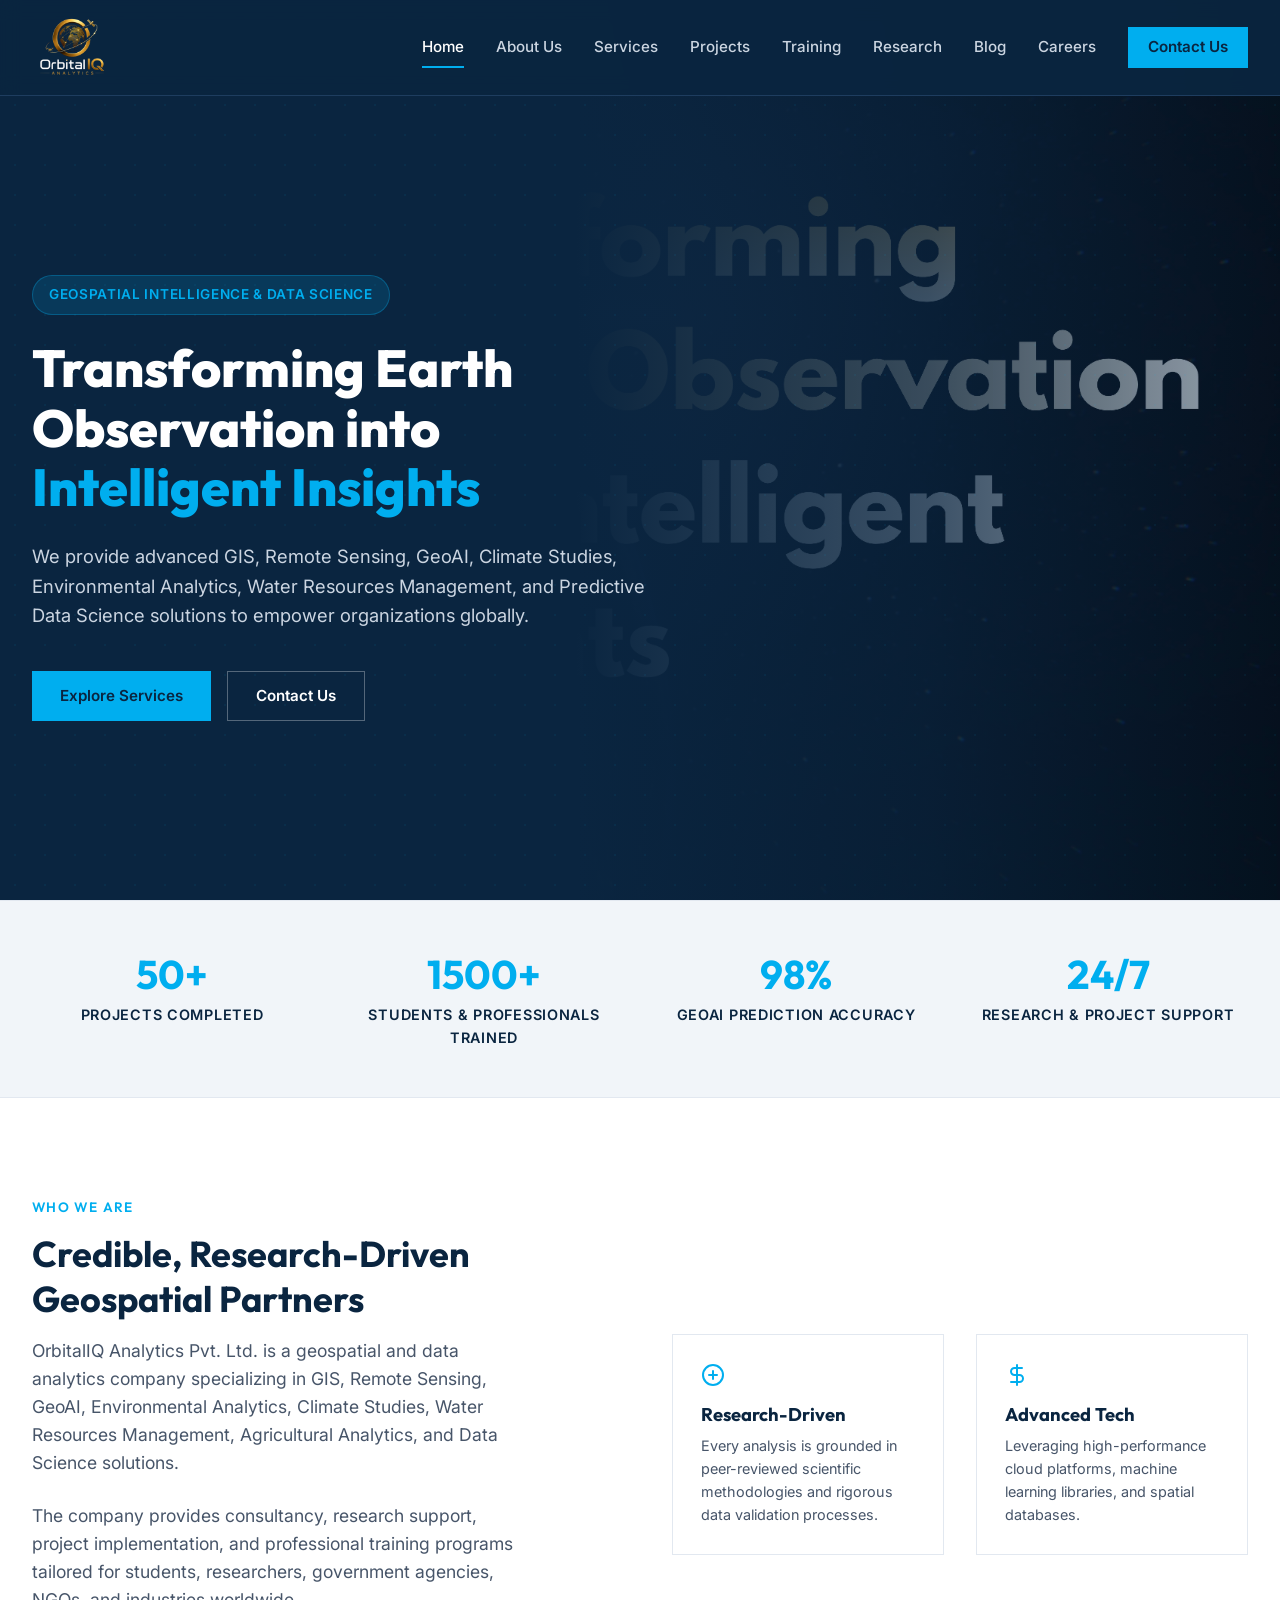
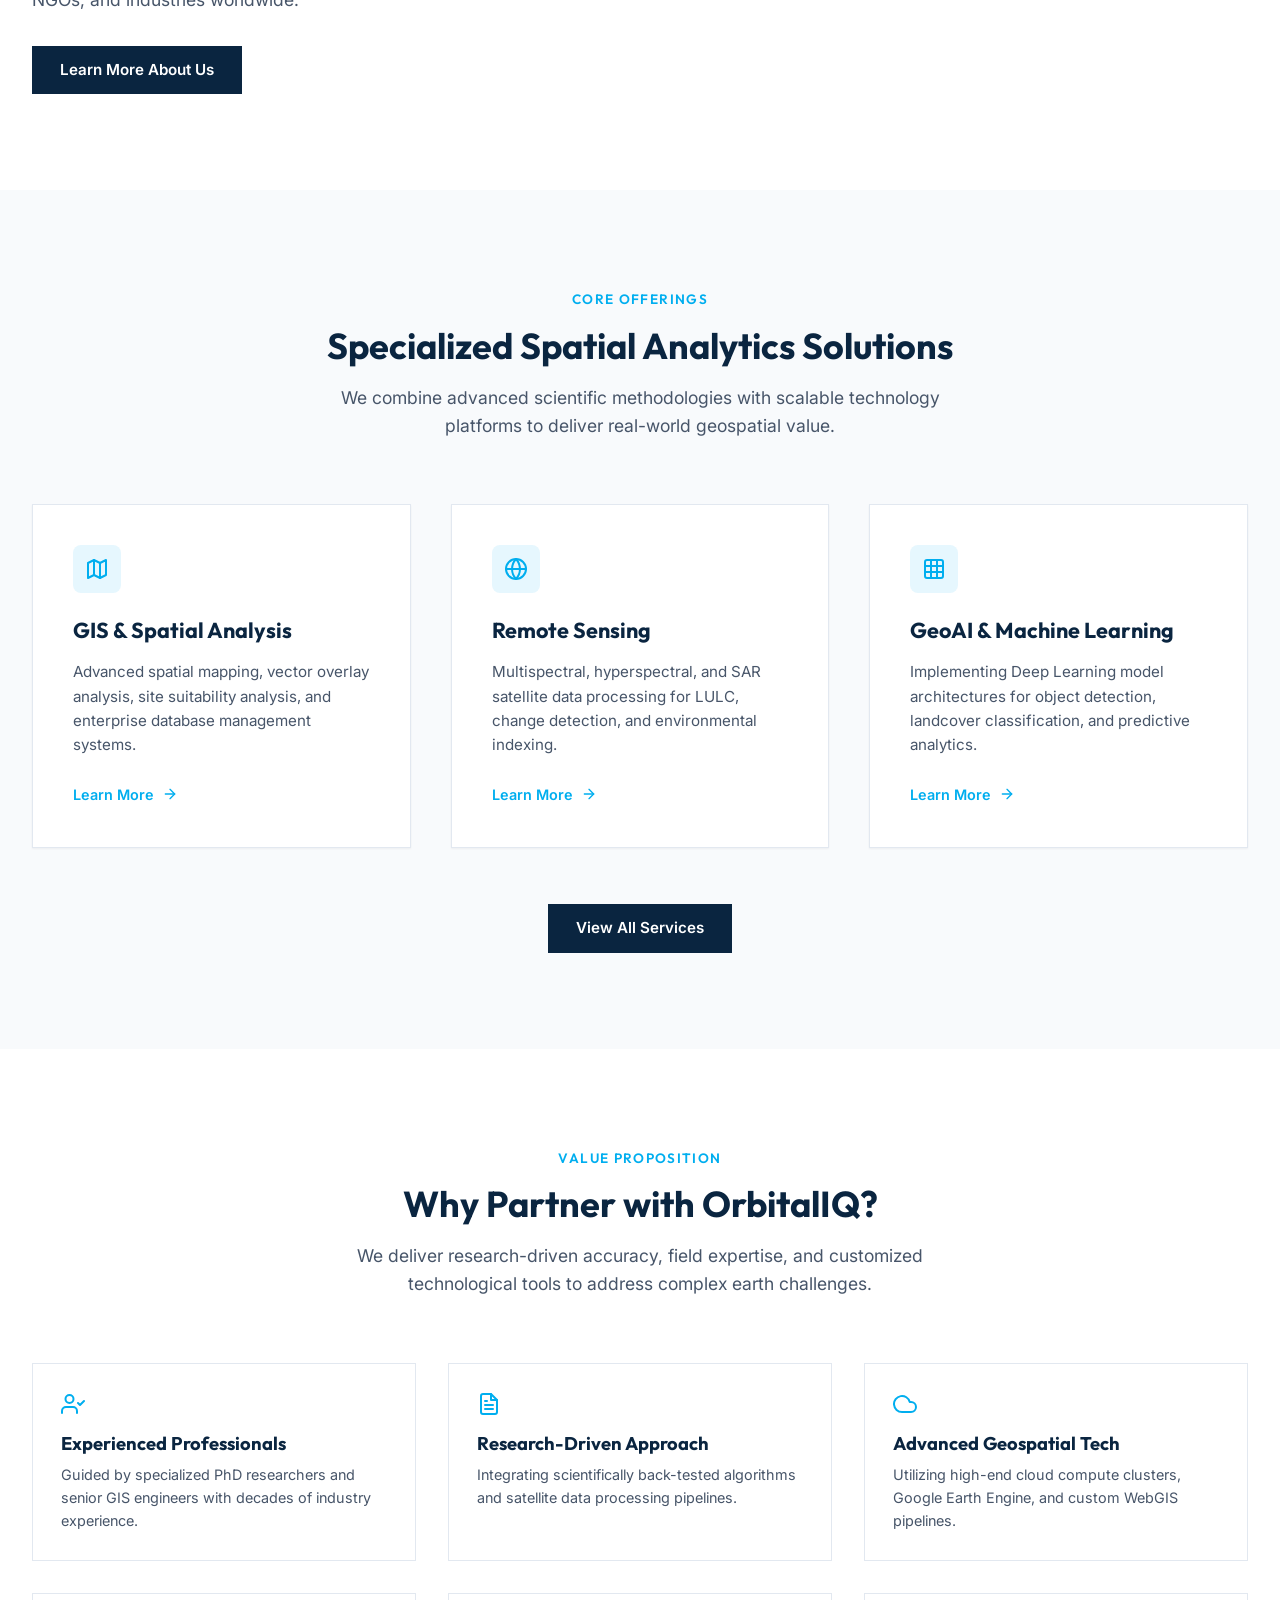
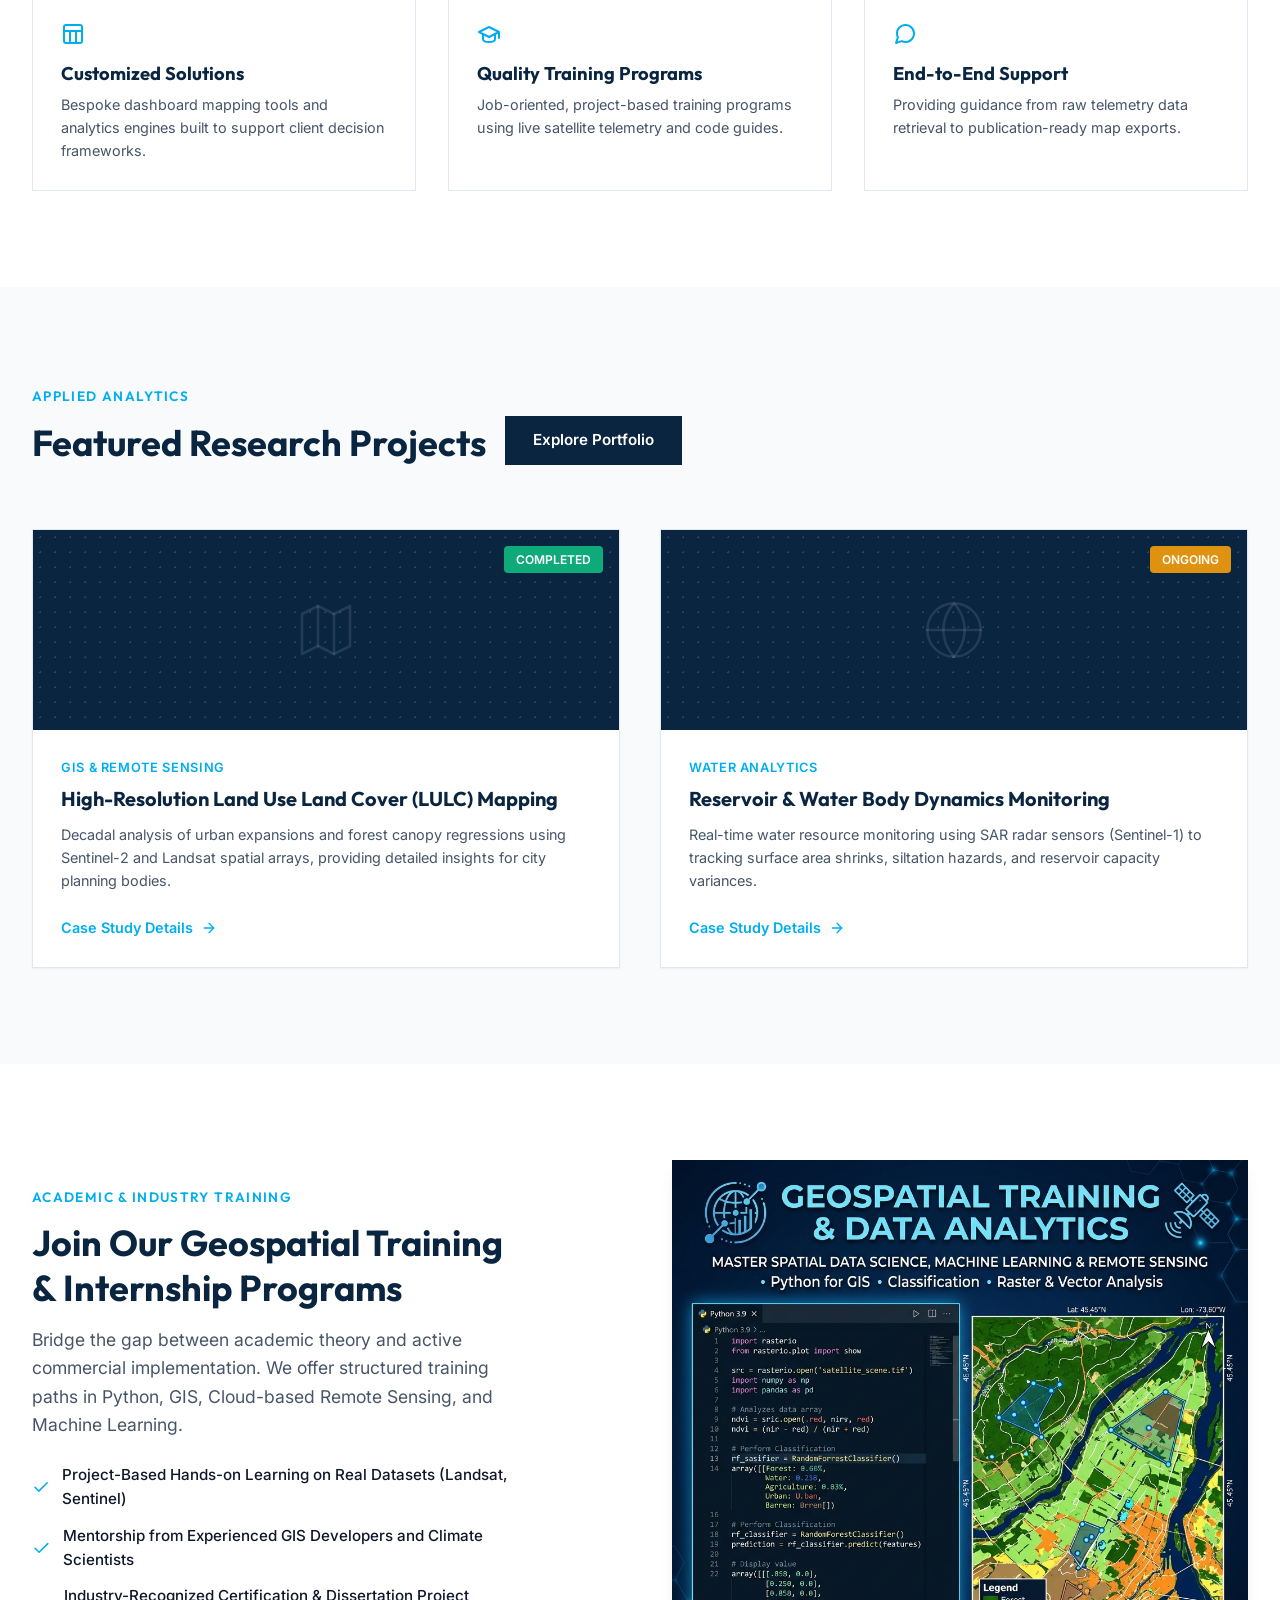
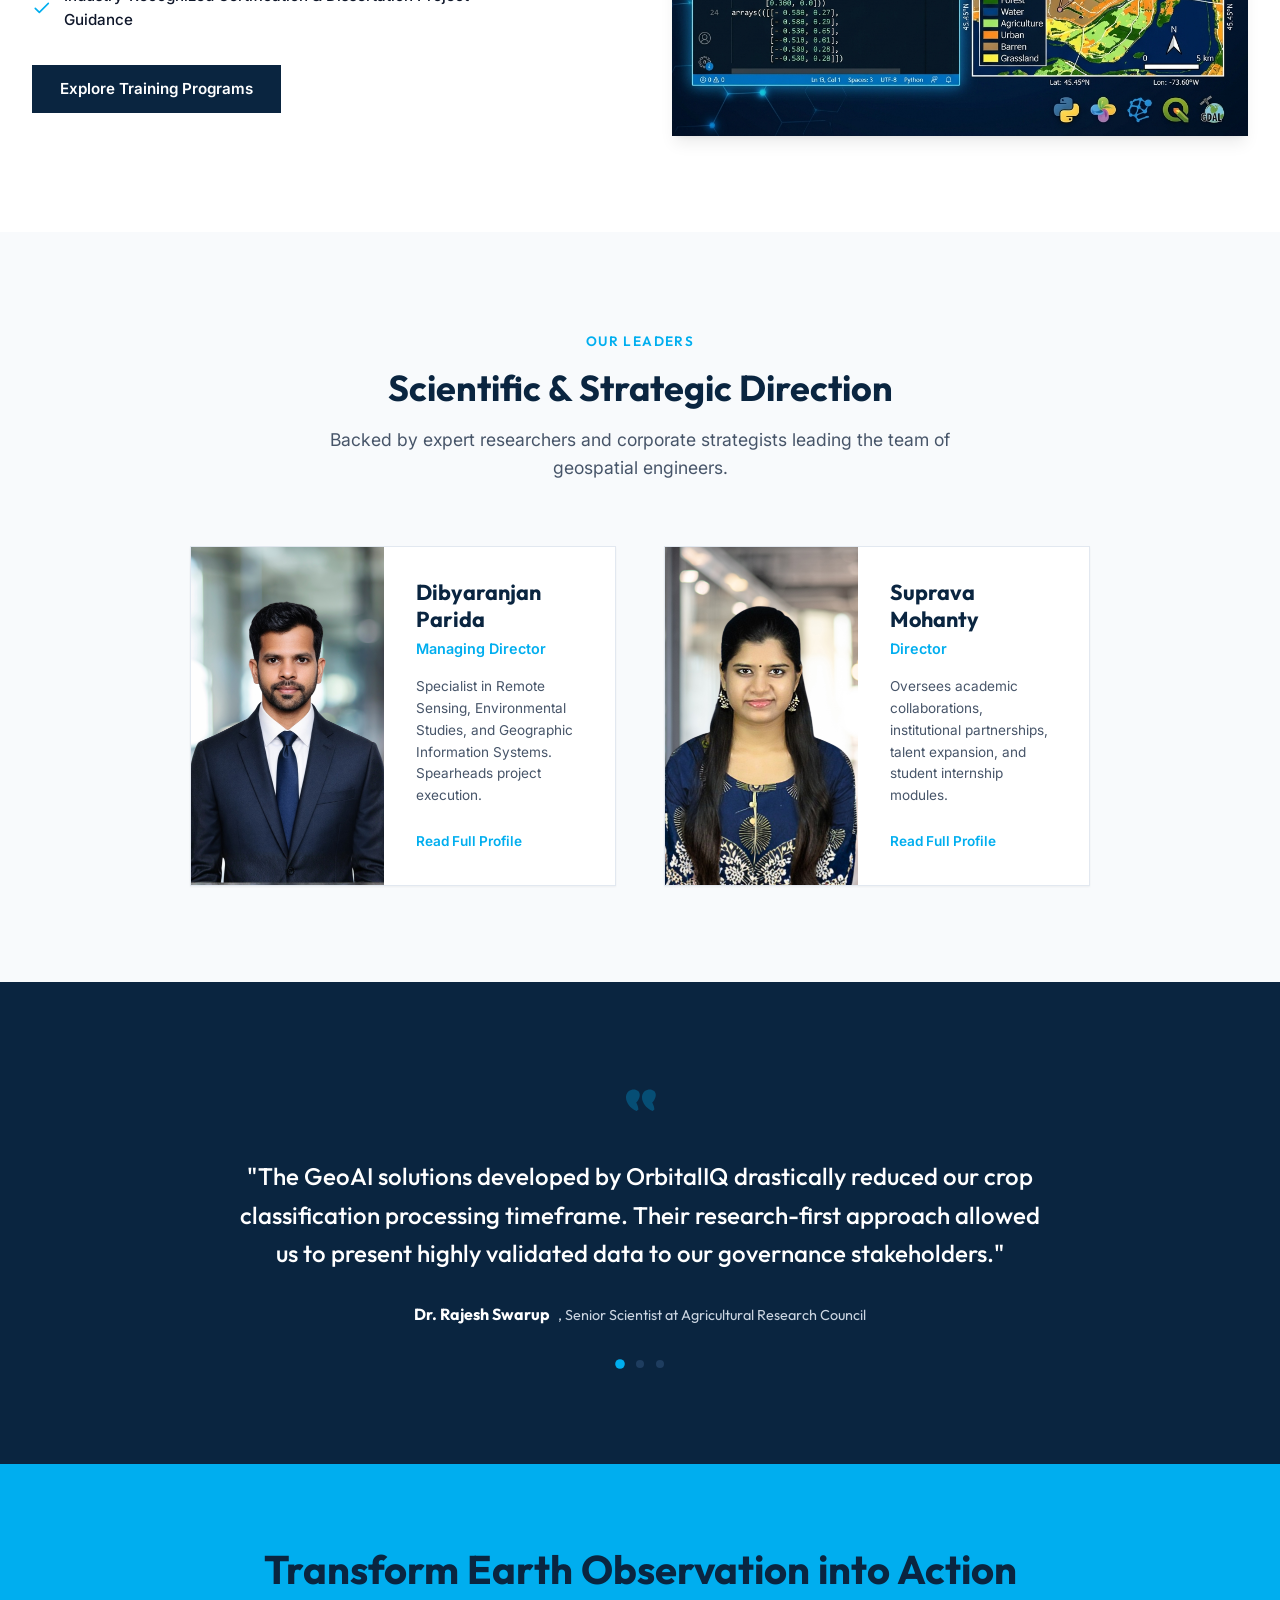
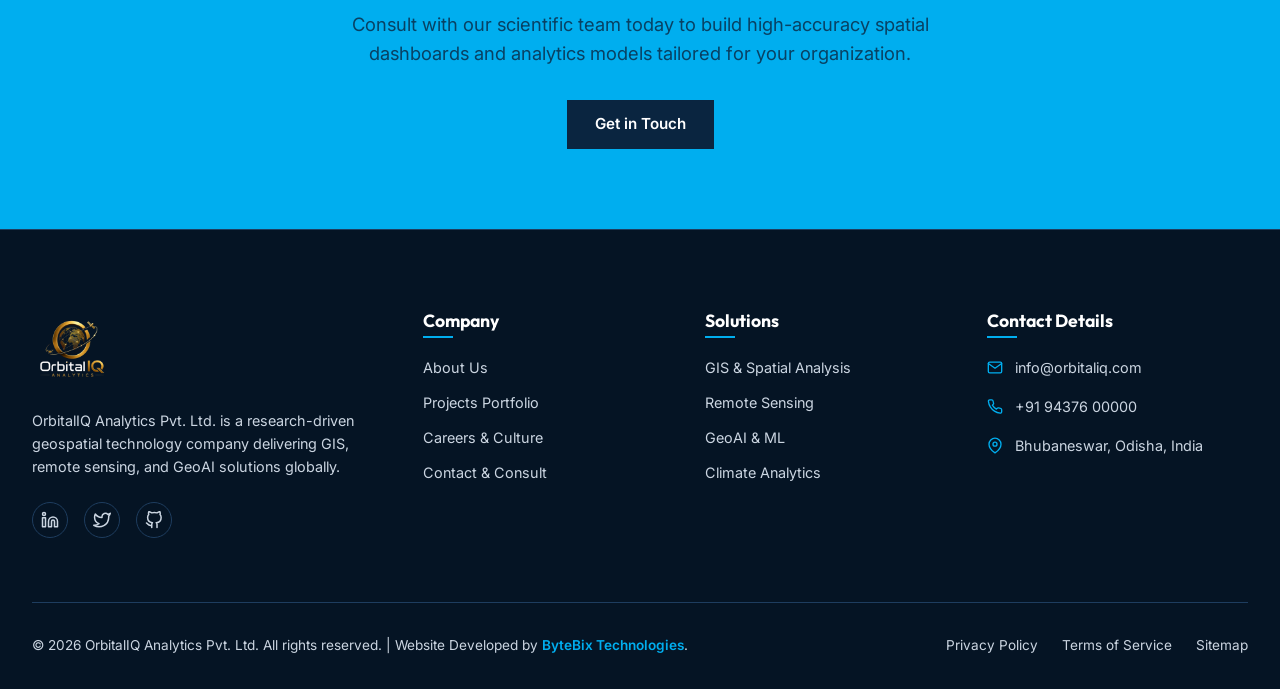
==== index.html @ 4ca199d5 "Initial commit: Complete responsive website for OrbitalIQ Analytics Pvt. Ltd." ====
<!DOCTYPE html>
<html lang="en">
<head>
  <meta charset="UTF-8">
  <meta name="viewport" content="width=device-width, initial-scale=1.0">
  <meta name="description" content="OrbitalIQ Analytics Pvt. Ltd. transforms Earth Observation data into intelligent insights. We specialize in GIS, Remote Sensing, GeoAI, Environmental Analytics, and Spatial Data Science.">
  <title>OrbitalIQ Analytics | Transforming Earth Observation into Intelligent Insights</title>
  <link rel="stylesheet" href="./assets/css/styles.css">
  <link rel="icon" type="image/png" href="./assets/images/logo-icon.png" onerror="this.style.display='none'">
</head>
<body>

  <!-- --- Header / Navigation --- -->
  <header class="header" id="headerNav">
    <div class="container nav-container">
      <a href="index.html" class="logo" id="logoLink">
        <img src="./assets/images/logo.png" alt="OrbitalIQ Analytics" class="header-logo">
      </a>
      
      <nav class="nav-menu" id="navMenu">
        <a href="index.html" class="nav-link">Home</a>
        <a href="about.html" class="nav-link">About Us</a>
        <a href="services.html" class="nav-link">Services</a>
        <a href="projects.html" class="nav-link">Projects</a>
        <a href="training.html" class="nav-link">Training</a>
        <a href="research.html" class="nav-link">Research</a>
        <a href="blog.html" class="nav-link">Blog</a>
        <a href="careers.html" class="nav-link">Careers</a>
        <a href="contact.html" class="btn btn-primary" style="padding: 0.5rem 1.25rem;">Contact Us</a>
      </nav>

      <button class="hamburger" id="hamburgerMenu" aria-label="Toggle navigation">
        <span></span>
        <span></span>
        <span></span>
      </button>
    </div>
  </header>

  <!-- --- Hero Banner Section --- -->
  <section class="hero" id="homeHero">
    <div class="hero-bg-wrapper">
      <img src="./assets/images/hero-bg.png" alt="Earth from Space with Geospatial Grids" class="hero-bg">
    </div>
    <div class="hero-grid-overlay"></div>
    <div class="container">
      <div class="hero-content">
        <span class="hero-tagline">Geospatial Intelligence & Data Science</span>
        <h1 class="hero-title">Transforming Earth Observation into <span>Intelligent Insights</span></h1>
        <p class="hero-copy">We provide advanced GIS, Remote Sensing, GeoAI, Climate Studies, Environmental Analytics, Water Resources Management, and Predictive Data Science solutions to empower organizations globally.</p>
        <div class="hero-actions">
          <a href="services.html" class="btn btn-primary" id="heroBtnPrimary">Explore Services</a>
          <a href="contact.html" class="btn btn-secondary" id="heroBtnSecondary">Contact Us</a>
        </div>
      </div>
    </div>
  </section>

  <!-- --- Stats Bar --- -->
  <div class="stats-bar" id="statsBar">
    <div class="container stats-grid">
      <div class="stat-item" id="statProjects">
        <h3>50+</h3>
        <p>Projects Completed</p>
      </div>
      <div class="stat-item" id="statTraining">
        <h3>1500+</h3>
        <p>Students & Professionals Trained</p>
      </div>
      <div class="stat-item" id="statAccuracy">
        <h3>98%</h3>
        <p>GeoAI Prediction Accuracy</p>
      </div>
      <div class="stat-item" id="statSupport">
        <h3>24/7</h3>
        <p>Research & Project Support</p>
      </div>
    </div>
  </div>

  <!-- --- About Summary Section --- -->
  <section class="section-padding" id="aboutSummarySection">
    <div class="container">
      <div class="why-grid">
        <div class="why-left">
          <span class="section-tag">Who We Are</span>
          <h2 class="section-title">Credible, Research-Driven Geospatial Partners</h2>
          <p class="section-desc" style="margin-bottom: 1.5rem;">OrbitalIQ Analytics Pvt. Ltd. is a geospatial and data analytics company specializing in GIS, Remote Sensing, GeoAI, Environmental Analytics, Climate Studies, Water Resources Management, Agricultural Analytics, and Data Science solutions.</p>
          <p class="section-desc" style="margin-bottom: 2rem;">The company provides consultancy, research support, project implementation, and professional training programs tailored for students, researchers, government agencies, NGOs, and industries worldwide.</p>
          <a href="about.html" class="btn btn-dark" id="aboutReadMoreBtn">Learn More About Us</a>
        </div>
        <div class="why-right">
          <div class="why-item" id="aboutFeatResearch">
            <div class="why-item-icon">
              <svg xmlns="http://www.w3.org/2000/svg" width="24" height="24" viewBox="0 0 24 24" fill="none" stroke="currentColor" stroke-width="2" stroke-linecap="round" stroke-linejoin="round"><circle cx="12" cy="12" r="10"/><path d="M8 12h8"/><path d="M12 8v8"/></svg>
            </div>
            <h4>Research-Driven</h4>
            <p>Every analysis is grounded in peer-reviewed scientific methodologies and rigorous data validation processes.</p>
          </div>
          <div class="why-item" id="aboutFeatTech">
            <div class="why-item-icon">
              <svg xmlns="http://www.w3.org/2000/svg" width="24" height="24" viewBox="0 0 24 24" fill="none" stroke="currentColor" stroke-width="2" stroke-linecap="round" stroke-linejoin="round"><path d="M12 2v20"/><path d="M17 5H9.5a3.5 3.5 0 0 0 0 7h5a3.5 3.5 0 0 1 0 7H6"/></svg>
            </div>
            <h4>Advanced Tech</h4>
            <p>Leveraging high-performance cloud platforms, machine learning libraries, and spatial databases.</p>
          </div>
        </div>
      </div>
    </div>
  </section>

  <!-- --- Service Highlights --- -->
  <section class="section-padding bg-light-section" id="serviceHighlights">
    <div class="container">
      <div class="section-title-wrapper" style="text-align: center; margin: 0 auto 4rem;">
        <span class="section-tag">Core Offerings</span>
        <h2 class="section-title">Specialized Spatial Analytics Solutions</h2>
        <p class="section-desc">We combine advanced scientific methodologies with scalable technology platforms to deliver real-world geospatial value.</p>
      </div>

      <div class="grid-3">
        <!-- Card 1 -->
        <div class="card" id="serviceCardGis">
          <div class="card-icon">
            <svg xmlns="http://www.w3.org/2000/svg" width="24" height="24" viewBox="0 0 24 24" fill="none" stroke="currentColor" stroke-width="2" stroke-linecap="round" stroke-linejoin="round"><polygon points="3 6 9 3 15 6 21 3 21 18 15 21 9 18 3 21"/><line x1="9" y1="3" x2="9" y2="18"/><line x1="15" y1="6" x2="15" y2="21"/></svg>
          </div>
          <h3 class="card-title">GIS & Spatial Analysis</h3>
          <p class="card-desc">Advanced spatial mapping, vector overlay analysis, site suitability analysis, and enterprise database management systems.</p>
          <a href="services.html#gis-analysis" class="card-link">Learn More <svg xmlns="http://www.w3.org/2000/svg" width="16" height="16" viewBox="0 0 24 24" fill="none" stroke="currentColor" stroke-width="2" stroke-linecap="round" stroke-linejoin="round"><line x1="5" y1="12" x2="19" y2="12"/><polyline points="12 5 19 12 12 19"/></svg></a>
        </div>

        <!-- Card 2 -->
        <div class="card" id="serviceCardRs">
          <div class="card-icon">
            <svg xmlns="http://www.w3.org/2000/svg" width="24" height="24" viewBox="0 0 24 24" fill="none" stroke="currentColor" stroke-width="2" stroke-linecap="round" stroke-linejoin="round"><circle cx="12" cy="12" r="10"/><path d="M12 2a15.3 15.3 0 0 1 4 10 15.3 15.3 0 0 1-4 10 15.3 15.3 0 0 1-4-10 15.3 15.3 0 0 1 4-10z"/><path d="M2 12h20"/></svg>
          </div>
          <h3 class="card-title">Remote Sensing</h3>
          <p class="card-desc">Multispectral, hyperspectral, and SAR satellite data processing for LULC, change detection, and environmental indexing.</p>
          <a href="services.html#remote-sensing" class="card-link">Learn More <svg xmlns="http://www.w3.org/2000/svg" width="16" height="16" viewBox="0 0 24 24" fill="none" stroke="currentColor" stroke-width="2" stroke-linecap="round" stroke-linejoin="round"><line x1="5" y1="12" x2="19" y2="12"/><polyline points="12 5 19 12 12 19"/></svg></a>
        </div>

        <!-- Card 3 -->
        <div class="card" id="serviceCardGeoAI">
          <div class="card-icon">
            <svg xmlns="http://www.w3.org/2000/svg" width="24" height="24" viewBox="0 0 24 24" fill="none" stroke="currentColor" stroke-width="2" stroke-linecap="round" stroke-linejoin="round"><rect x="3" y="3" width="18" height="18" rx="2" ry="2"/><line x1="9" y1="3" x2="9" y2="21"/><line x1="15" y1="3" x2="15" y2="21"/><line x1="3" y1="9" x2="21" y2="9"/><line x1="3" y1="15" x2="21" y2="15"/></svg>
          </div>
          <h3 class="card-title">GeoAI & Machine Learning</h3>
          <p class="card-desc">Implementing Deep Learning model architectures for object detection, landcover classification, and predictive analytics.</p>
          <a href="services.html#geo-ai" class="card-link">Learn More <svg xmlns="http://www.w3.org/2000/svg" width="16" height="16" viewBox="0 0 24 24" fill="none" stroke="currentColor" stroke-width="2" stroke-linecap="round" stroke-linejoin="round"><line x1="5" y1="12" x2="19" y2="12"/><polyline points="12 5 19 12 12 19"/></svg></a>
        </div>
      </div>

      <div style="text-align: center; margin-top: 3.5rem;">
        <a href="services.html" class="btn btn-dark" id="allServicesBtn">View All Services</a>
      </div>
    </div>
  </section>

  <!-- --- Why Choose Us --- -->
  <section class="section-padding" id="whyChooseUs">
    <div class="container">
      <div class="section-title-wrapper" style="text-align: center; margin: 0 auto 4rem;">
        <span class="section-tag">Value Proposition</span>
        <h2 class="section-title">Why Partner with OrbitalIQ?</h2>
        <p class="section-desc">We deliver research-driven accuracy, field expertise, and customized technological tools to address complex earth challenges.</p>
      </div>

      <div class="why-right" style="grid-template-columns: repeat(3, 1fr); width: 100%;">
        <div class="why-item" id="whyExperienced">
          <div class="why-item-icon">
            <svg xmlns="http://www.w3.org/2000/svg" width="24" height="24" viewBox="0 0 24 24" fill="none" stroke="currentColor" stroke-width="2" stroke-linecap="round" stroke-linejoin="round"><path d="M16 21v-2a4 4 0 0 0-4-4H5a4 4 0 0 0-4 4v2"/><circle cx="8.5" cy="7" r="4"/><polyline points="17 11 19 13 23 9"/></svg>
          </div>
          <h4>Experienced Professionals</h4>
          <p>Guided by specialized PhD researchers and senior GIS engineers with decades of industry experience.</p>
        </div>

        <div class="why-item" id="whyResearch">
          <div class="why-item-icon">
            <svg xmlns="http://www.w3.org/2000/svg" width="24" height="24" viewBox="0 0 24 24" fill="none" stroke="currentColor" stroke-width="2" stroke-linecap="round" stroke-linejoin="round"><path d="M14 2H6a2 2 0 0 0-2 2v16a2 2 0 0 0 2 2h12a2 2 0 0 0 2-2V8z"/><polyline points="14 2 14 8 20 8"/><line x1="16" y1="13" x2="8" y2="13"/><line x1="16" y1="17" x2="8" y2="17"/><polyline points="10 9 9 9 8 9"/></svg>
          </div>
          <h4>Research-Driven Approach</h4>
          <p>Integrating scientifically back-tested algorithms and satellite data processing pipelines.</p>
        </div>

        <div class="why-item" id="whyTech">
          <div class="why-item-icon">
            <svg xmlns="http://www.w3.org/2000/svg" width="24" height="24" viewBox="0 0 24 24" fill="none" stroke="currentColor" stroke-width="2" stroke-linecap="round" stroke-linejoin="round"><path d="M18 10h-1.26A8 8 0 1 0 9 20h9a5 5 0 0 0 0-10z"/></svg>
          </div>
          <h4>Advanced Geospatial Tech</h4>
          <p>Utilizing high-end cloud compute clusters, Google Earth Engine, and custom WebGIS pipelines.</p>
        </div>

        <div class="why-item" id="whySolutions">
          <div class="why-item-icon">
            <svg xmlns="http://www.w3.org/2000/svg" width="24" height="24" viewBox="0 0 24 24" fill="none" stroke="currentColor" stroke-width="2" stroke-linecap="round" stroke-linejoin="round"><rect x="3" y="3" width="18" height="18" rx="2" ry="2"/><line x1="9" y1="21" x2="9" y2="9"/><line x1="15" y1="21" x2="15" y2="9"/><line x1="3" y1="9" x2="21" y2="9"/></svg>
          </div>
          <h4>Customized Solutions</h4>
          <p>Bespoke dashboard mapping tools and analytics engines built to support client decision frameworks.</p>
        </div>

        <div class="why-item" id="whyTraining">
          <div class="why-item-icon">
            <svg xmlns="http://www.w3.org/2000/svg" width="24" height="24" viewBox="0 0 24 24" fill="none" stroke="currentColor" stroke-width="2" stroke-linecap="round" stroke-linejoin="round"><path d="M22 10v6M2 10l10-5 10 5-10 5z"/><path d="M6 12v5c0 2 2 3 6 3s6-1 6-3v-5"/></svg>
          </div>
          <h4>Quality Training Programs</h4>
          <p>Job-oriented, project-based training programs using live satellite telemetry and code guides.</p>
        </div>

        <div class="why-item" id="whySupport">
          <div class="why-item-icon">
            <svg xmlns="http://www.w3.org/2000/svg" width="24" height="24" viewBox="0 0 24 24" fill="none" stroke="currentColor" stroke-width="2" stroke-linecap="round" stroke-linejoin="round"><path d="M21 11.5a8.38 8.38 0 0 1-.9 3.8 8.5 8.5 0 0 1-7.6 4.7 8.38 8.38 0 0 1-3.8-.9L3 21l1.9-5.7a8.38 8.38 0 0 1-.9-3.8 8.5 8.5 0 0 1 4.7-7.6 8.38 8.38 0 0 1 3.8-.9h.5a8.48 8.48 0 0 1 8 8v.5z"/></svg>
          </div>
          <h4>End-to-End Support</h4>
          <p>Providing guidance from raw telemetry data retrieval to publication-ready map exports.</p>
        </div>
      </div>
    </div>
  </section>

  <!-- --- Featured Projects --- -->
  <section class="section-padding bg-light-section" id="featuredProjects">
    <div class="container">
      <div class="section-title-wrapper" style="display: flex; justify-content: space-between; align-items: flex-end; margin-bottom: 4rem;">
        <div>
          <span class="section-tag">Applied Analytics</span>
          <h2 class="section-title" style="margin-bottom: 0;">Featured Research Projects</h2>
        </div>
        <a href="projects.html" class="btn btn-dark" id="viewAllProjectsBtn">Explore Portfolio</a>
      </div>

      <div class="project-grid" style="grid-template-columns: repeat(2, 1fr);">
        <!-- Project 1 -->
        <div class="project-card" id="projectFeaturedLulc">
          <div class="project-img-wrapper">
            <div class="project-img-placeholder">
              <svg xmlns="http://www.w3.org/2000/svg" width="64" height="64" viewBox="0 0 24 24" fill="none" stroke="currentColor" stroke-width="1" stroke-linecap="round" stroke-linejoin="round"><polygon points="3 6 9 3 15 6 21 3 21 18 15 21 9 18 3 21"/><line x1="9" y1="3" x2="9" y2="18"/><line x1="15" y1="6" x2="15" y2="21"/></svg>
            </div>
            <span class="project-badge completed">Completed</span>
          </div>
          <div class="project-card-content">
            <span class="project-cat">GIS & Remote Sensing</span>
            <div class="project-title">
              <h3>High-Resolution Land Use Land Cover (LULC) Mapping</h3>
            </div>
            <p class="project-summary">Decadal analysis of urban expansions and forest canopy regressions using Sentinel-2 and Landsat spatial arrays, providing detailed insights for city planning bodies.</p>
            <a href="projects.html#lulc-mapping" class="card-link">Case Study Details <svg xmlns="http://www.w3.org/2000/svg" width="16" height="16" viewBox="0 0 24 24" fill="none" stroke="currentColor" stroke-width="2" stroke-linecap="round" stroke-linejoin="round"><line x1="5" y1="12" x2="19" y2="12"/><polyline points="12 5 19 12 12 19"/></svg></a>
          </div>
        </div>

        <!-- Project 2 -->
        <div class="project-card" id="projectFeaturedReservoir">
          <div class="project-img-wrapper">
            <div class="project-img-placeholder">
              <svg xmlns="http://www.w3.org/2000/svg" width="64" height="64" viewBox="0 0 24 24" fill="none" stroke="currentColor" stroke-width="1" stroke-linecap="round" stroke-linejoin="round"><circle cx="12" cy="12" r="10"/><path d="M12 2a15.3 15.3 0 0 1 4 10 15.3 15.3 0 0 1-4 10 15.3 15.3 0 0 1-4-10 15.3 15.3 0 0 1 4-10z"/><path d="M2 12h20"/></svg>
            </div>
            <span class="project-badge ongoing">Ongoing</span>
          </div>
          <div class="project-card-content">
            <span class="project-cat">Water Analytics</span>
            <div class="project-title">
              <h3>Reservoir & Water Body Dynamics Monitoring</h3>
            </div>
            <p class="project-summary">Real-time water resource monitoring using SAR radar sensors (Sentinel-1) to tracking surface area shrinks, siltation hazards, and reservoir capacity variances.</p>
            <a href="projects.html#reservoir-monitoring" class="card-link">Case Study Details <svg xmlns="http://www.w3.org/2000/svg" width="16" height="16" viewBox="0 0 24 24" fill="none" stroke="currentColor" stroke-width="2" stroke-linecap="round" stroke-linejoin="round"><line x1="5" y1="12" x2="19" y2="12"/><polyline points="12 5 19 12 12 19"/></svg></a>
          </div>
        </div>
      </div>
    </div>
  </section>

  <!-- --- Training Summary --- -->
  <section class="section-padding" id="trainingSummary">
    <div class="container">
      <div class="why-grid" style="align-items: center;">
        <div class="why-left">
          <span class="section-tag">Academic & Industry Training</span>
          <h2 class="section-title">Join Our Geospatial Training & Internship Programs</h2>
          <p class="section-desc" style="margin-bottom: 1.5rem;">Bridge the gap between academic theory and active commercial implementation. We offer structured training paths in Python, GIS, Cloud-based Remote Sensing, and Machine Learning.</p>
          
          <ul style="margin-bottom: 2rem; display: flex; flex-direction: column; gap: 0.75rem;">
            <li style="display: flex; gap: 0.75rem; font-size: 0.95rem; font-weight: 500;">
              <svg xmlns="http://www.w3.org/2000/svg" width="20" height="20" viewBox="0 0 24 24" fill="none" stroke="#00AEEF" stroke-width="2" stroke-linecap="round" stroke-linejoin="round"><polyline points="20 6 9 17 4 12"/></svg>
              Project-Based Hands-on Learning on Real Datasets (Landsat, Sentinel)
            </li>
            <li style="display: flex; gap: 0.75rem; font-size: 0.95rem; font-weight: 500;">
              <svg xmlns="http://www.w3.org/2000/svg" width="20" height="20" viewBox="0 0 24 24" fill="none" stroke="#00AEEF" stroke-width="2" stroke-linecap="round" stroke-linejoin="round"><polyline points="20 6 9 17 4 12"/></svg>
              Mentorship from Experienced GIS Developers and Climate Scientists
            </li>
            <li style="display: flex; gap: 0.75rem; font-size: 0.95rem; font-weight: 500;">
              <svg xmlns="http://www.w3.org/2000/svg" width="20" height="20" viewBox="0 0 24 24" fill="none" stroke="#00AEEF" stroke-width="2" stroke-linecap="round" stroke-linejoin="round"><polyline points="20 6 9 17 4 12"/></svg>
              Industry-Recognized Certification & Dissertation Project Guidance
            </li>
          </ul>

          <a href="training.html" class="btn btn-dark" id="trainingExploreBtn">Explore Training Programs</a>
        </div>
        <div>
          <img src="./assets/images/training-banner.png" alt="Geospatial Training Dashboard" style="border-radius: var(--border-radius-sm); box-shadow: var(--shadow-lg);">
        </div>
      </div>
    </div>
  </section>

  <!-- --- Leadership Preview --- -->
  <section class="section-padding bg-light-section" id="leadershipPreview">
    <div class="container">
      <div class="section-title-wrapper" style="text-align: center; margin: 0 auto 4rem;">
        <span class="section-tag">Our Leaders</span>
        <h2 class="section-title">Scientific & Strategic Direction</h2>
        <p class="section-desc">Backed by expert researchers and corporate strategists leading the team of geospatial engineers.</p>
      </div>

      <div class="team-grid">
        <!-- MD Card -->
        <div class="team-card" id="teamPreviewDibya">
          <div class="team-img-wrapper">
            <img src="./assets/images/profile-dibyaranjan.png" alt="Dibyaranjan Parida" class="team-img">
          </div>
          <div class="team-content">
            <h3 class="team-name">Dibyaranjan Parida</h3>
            <span class="team-role">Managing Director</span>
            <p class="team-bio">Specialist in Remote Sensing, Environmental Studies, and Geographic Information Systems. Spearheads project execution.</p>
            <a href="about.html#leadership" class="card-link" style="font-size: 0.85rem;">Read Full Profile</a>
          </div>
        </div>

        <!-- Director Card -->
        <div class="team-card" id="teamPreviewSuprava">
          <div class="team-img-wrapper">
            <img src="./assets/images/profile-suprava.png" alt="Suprava Mohanty" class="team-img">
          </div>
          <div class="team-content">
            <h3 class="team-name">Suprava Mohanty</h3>
            <span class="team-role">Director</span>
            <p class="team-bio">Oversees academic collaborations, institutional partnerships, talent expansion, and student internship modules.</p>
            <a href="about.html#leadership" class="card-link" style="font-size: 0.85rem;">Read Full Profile</a>
          </div>
        </div>
      </div>
    </div>
  </section>

  <!-- --- Testimonials Section --- -->
  <section class="section-padding testimonial-section" id="testimonials">
    <div class="container">
      <div class="testimonial-container">
        <div class="testimonial-slider">
          <!-- Slide 1 -->
          <div class="testimonial-slide active" id="slide1">
            <div class="quote-icon">
              <svg xmlns="http://www.w3.org/2000/svg" width="48" height="48" viewBox="0 0 24 24" fill="currentColor"><path d="M11.192 15.757c0-.907-.399-2.185-1.074-3.476.69-.73 1.25-1.625 1.58-2.685.39-1.25.13-2.355-.65-3.07-.79-.715-1.92-.958-3.13-.705-1.89.395-2.917 2.015-2.917 3.9 0 2.455 2.115 5.56 5.34 6.742l.85-.705zm8 0c0-.907-.399-2.185-1.074-3.476.69-.73 1.25-1.625 1.58-2.685.39-1.25.13-2.355-.65-3.07-.79-.715-1.92-.958-3.13-.705-1.89.395-2.917 2.015-2.917 3.9 0 2.455 2.115 5.56 5.34 6.742l.85-.705z"/></svg>
            </div>
            <p class="testimonial-text">"The GeoAI solutions developed by OrbitalIQ drastically reduced our crop classification processing timeframe. Their research-first approach allowed us to present highly validated data to our governance stakeholders."</p>
            <h4 class="testimonial-author">Dr. Rajesh Swarup<span>, Senior Scientist at Agricultural Research Council</span></h4>
          </div>

          <!-- Slide 2 -->
          <div class="testimonial-slide" id="slide2">
            <div class="quote-icon">
              <svg xmlns="http://www.w3.org/2000/svg" width="48" height="48" viewBox="0 0 24 24" fill="currentColor"><path d="M11.192 15.757c0-.907-.399-2.185-1.074-3.476.69-.73 1.25-1.625 1.58-2.685.39-1.25.13-2.355-.65-3.07-.79-.715-1.92-.958-3.13-.705-1.89.395-2.917 2.015-2.917 3.9 0 2.455 2.115 5.56 5.34 6.742l.85-.705zm8 0c0-.907-.399-2.185-1.074-3.476.69-.73 1.25-1.625 1.58-2.685.39-1.25.13-2.355-.65-3.07-.79-.715-1.92-.958-3.13-.705-1.89.395-2.917 2.015-2.917 3.9 0 2.455 2.115 5.56 5.34 6.742l.85-.705z"/></svg>
            </div>
            <p class="testimonial-text">"We collaborated with OrbitalIQ on a critical watershed delineation and silting study. Their deliverables were extremely precise, structured, and packaged in a highly interactive Web GIS console."</p>
            <h4 class="testimonial-author">A. K. Patnaik<span>, Director of Environmental Conservation Agency (NGO)</span></h4>
          </div>

          <!-- Slide 3 -->
          <div class="testimonial-slide" id="slide3">
            <div class="quote-icon">
              <svg xmlns="http://www.w3.org/2000/svg" width="48" height="48" viewBox="0 0 24 24" fill="currentColor"><path d="M11.192 15.757c0-.907-.399-2.185-1.074-3.476.69-.73 1.25-1.625 1.58-2.685.39-1.25.13-2.355-.65-3.07-.79-.715-1.92-.958-3.13-.705-1.89.395-2.917 2.015-2.917 3.9 0 2.455 2.115 5.56 5.34 6.742l.85-.705zm8 0c0-.907-.399-2.185-1.074-3.476.69-.73 1.25-1.625 1.58-2.685.39-1.25.13-2.355-.65-3.07-.79-.715-1.92-.958-3.13-.705-1.89.395-2.917 2.015-2.917 3.9 0 2.455 2.115 5.56 5.34 6.742l.85-.705z"/></svg>
            </div>
            <p class="testimonial-text">"The Python for GIS training program at OrbitalIQ was a game-changer for my research project. Working with active Sentinel SAR radar telemetry helped me map flooding variations with absolute confidence."</p>
            <h4 class="testimonial-author">Priyanka Sen<span>, Postgraduate Researcher at Central University</span></h4>
          </div>
        </div>

        <div class="testimonial-dots">
          <span class="dot active"></span>
          <span class="dot"></span>
          <span class="dot"></span>
        </div>
      </div>
    </div>
  </section>

  <!-- --- Final CTA Section --- -->
  <section class="cta-banner" id="finalCta">
    <div class="container">
      <h2>Transform Earth Observation into Action</h2>
      <p>Consult with our scientific team today to build high-accuracy spatial dashboards and analytics models tailored for your organization.</p>
      <a href="contact.html" class="btn btn-primary" id="ctaContactBtn">Get in Touch</a>
    </div>
  </section>

  <!-- --- Footer Section --- -->
  <footer class="footer" id="mainFooter">
    <div class="container">
      <div class="footer-grid">
        <!-- Brand -->
        <div class="footer-brand">
          <a href="index.html" class="logo" style="margin-bottom: 1.2rem;">
            <img src="./assets/images/logo.png" alt="OrbitalIQ Analytics" style="height: 80px; width: auto; display: block;">
          </a>
          <p>OrbitalIQ Analytics Pvt. Ltd. is a research-driven geospatial technology company delivering GIS, remote sensing, and GeoAI solutions globally.</p>
          <div class="footer-socials">
            <a href="#" class="footer-social-link" aria-label="LinkedIn"><svg xmlns="http://www.w3.org/2000/svg" width="18" height="18" viewBox="0 0 24 24" fill="none" stroke="currentColor" stroke-width="2" stroke-linecap="round" stroke-linejoin="round"><path d="M16 8a6 6 0 0 1 6 6v7h-4v-7a2 2 0 0 0-2-2 2 2 0 0 0-2 2v7h-4v-7a6 6 0 0 1 6-6z"/><rect x="2" y="9" width="4" height="12"/><circle cx="4" cy="4" r="2"/></svg></a>
            <a href="#" class="footer-social-link" aria-label="Twitter"><svg xmlns="http://www.w3.org/2000/svg" width="18" height="18" viewBox="0 0 24 24" fill="none" stroke="currentColor" stroke-width="2" stroke-linecap="round" stroke-linejoin="round"><path d="M23 3a10.9 10.9 0 0 1-3.14 1.53 4.48 4.48 0 0 0-7.86 3v1A10.66 10.66 0 0 1 3 4s-4 9 5 13a11.64 11.64 0 0 1-7 2c9 5 20 0 20-11.5a4.5 4.5 0 0 0-.08-.83A7.72 7.72 0 0 0 23 3z"/></svg></a>
            <a href="#" class="footer-social-link" aria-label="GitHub"><svg xmlns="http://www.w3.org/2000/svg" width="18" height="18" viewBox="0 0 24 24" fill="none" stroke="currentColor" stroke-width="2" stroke-linecap="round" stroke-linejoin="round"><path d="M9 19c-5 1.5-5-2.5-7-3m14 6v-3.87a3.37 3.37 0 0 0-.94-2.61c3.14-.35 6.44-1.54 6.44-7A5.44 5.44 0 0 0 20 4.77 5.07 5.07 0 0 0 19.91 1S18.73.65 16 2.48a13.38 13.38 0 0 0-7 0C6.27.65 5.09 1 5.09 1A5.07 5.07 0 0 0 5 4.77a5.44 5.44 0 0 0-1.5 3.78c0 5.42 3.3 6.61 6.44 7A3.37 3.37 0 0 0 9 18.13V22"/></svg></a>
          </div>
        </div>

        <!-- Links -->
        <div class="footer-col">
          <h4>Company</h4>
          <div class="footer-links">
            <a href="about.html" class="footer-link">About Us</a>
            <a href="projects.html" class="footer-link">Projects Portfolio</a>
            <a href="careers.html" class="footer-link">Careers & Culture</a>
            <a href="contact.html" class="footer-link">Contact & Consult</a>
          </div>
        </div>

        <!-- Solutions -->
        <div class="footer-col">
          <h4>Solutions</h4>
          <div class="footer-links">
            <a href="services.html#gis-analysis" class="footer-link">GIS & Spatial Analysis</a>
            <a href="services.html#remote-sensing" class="footer-link">Remote Sensing</a>
            <a href="services.html#geo-ai" class="footer-link">GeoAI & ML</a>
            <a href="services.html#climate-analytics" class="footer-link">Climate Analytics</a>
          </div>
        </div>

        <!-- Contact Info -->
        <div class="footer-col">
          <h4>Contact Details</h4>
          <div class="footer-contact-info">
            <div class="footer-contact-item">
              <svg xmlns="http://www.w3.org/2000/svg" width="16" height="16" viewBox="0 0 24 24" fill="none" stroke="#00AEEF" stroke-width="2" stroke-linecap="round" stroke-linejoin="round"><path d="M4 4h16c1.1 0 2 .9 2 2v12c0 1.1-.9 2-2 2H4c-1.1 0-2-.9-2-2V6c0-1.1.9-2 2-2z"/><polyline points="22,6 12,13 2,6"/></svg>
              <span>info@orbitaliq.com</span>
            </div>
            <div class="footer-contact-item">
              <svg xmlns="http://www.w3.org/2000/svg" width="16" height="16" viewBox="0 0 24 24" fill="none" stroke="#00AEEF" stroke-width="2" stroke-linecap="round" stroke-linejoin="round"><path d="M22 16.92v3a2 2 0 0 1-2.18 2 19.79 19.79 0 0 1-8.63-3.07 19.5 19.5 0 0 1-6-6 19.79 19.79 0 0 1-3.07-8.67A2 2 0 0 1 4.11 2h3a2 2 0 0 1 2 1.72 12.84 12.84 0 0 0 .7 2.81 2 2 0 0 1-.45 2.11L8.09 9.91a16 16 0 0 0 6 6l1.27-1.27a2 2 0 0 1 2.11-.45 12.84 12.84 0 0 0 2.81.7A2 2 0 0 1 22 16.92z"/></svg>
              <span>+91 94376 00000</span>
            </div>
            <div class="footer-contact-item">
              <svg xmlns="http://www.w3.org/2000/svg" width="16" height="16" viewBox="0 0 24 24" fill="none" stroke="#00AEEF" stroke-width="2" stroke-linecap="round" stroke-linejoin="round"><path d="M21 10c0 7-9 13-9 13s-9-6-9-13a9 9 0 0 1 18 0z"/><circle cx="12" cy="10" r="3"/></svg>
              <span>Bhubaneswar, Odisha, India</span>
            </div>
          </div>
        </div>
      </div>

      <div class="footer-bottom">
        <p>&copy; <span id="footerYear">2026</span> OrbitalIQ Analytics Pvt. Ltd. All rights reserved. | Website Developed by <a href="#" style="color: var(--secondary); font-weight: 600;">ByteBix Technologies</a>.</p>
        <div class="footer-bottom-links">
          <a href="#" class="footer-bottom-link">Privacy Policy</a>
          <a href="#" class="footer-bottom-link">Terms of Service</a>
          <a href="#" class="footer-bottom-link">Sitemap</a>
        </div>
      </div>
    </div>
  </footer>

  <script src="./assets/js/main.js"></script>
</body>
</html>
---- assets/css/styles.css ----
@import url('https://fonts.googleapis.com/css2?family=Inter:wght@300;400;500;600;700&family=Outfit:wght@400;500;600;700;800&display=swap');

/* --- Design Tokens & CSS Variables --- */
:root {
  --primary: #0A2540;
  --secondary: #00AEEF;
  --primary-light: #1e3a5a;
  --secondary-light: #e6f7fe;
  --text-dark: #0f172a;
  --text-muted: #475569;
  --text-light: #ffffff;
  --text-light-muted: #cbd5e1;
  --bg-white: #ffffff;
  --bg-light: #f8fafc;
  --bg-slate: #f1f5f9;
  --bg-dark: #0a2540;
  --bg-dark-card: #15304e;
  --border-color: #e2e8f0;
  --border-color-dark: #1e3d5f;
  
  --font-headings: 'Outfit', sans-serif;
  --font-body: 'Inter', sans-serif;
  
  --shadow-sm: 0 1px 2px 0 rgb(0 0 0 / 0.05);
  --shadow-md: 0 4px 6px -1px rgb(0 0 0 / 0.05), 0 2px 4px -2px rgb(0 0 0 / 0.05);
  --shadow-lg: 0 10px 15px -3px rgb(0 0 0 / 0.08), 0 4px 6px -4px rgb(0 0 0 / 0.08);
  --shadow-xl: 0 20px 25px -5px rgb(0 0 0 / 0.1), 0 8px 10px -6px rgb(0 0 0 / 0.1);
  
  --transition-smooth: all 0.3s cubic-bezier(0.4, 0, 0.2, 1);
  --transition-fast: all 0.15s ease;
  
  --max-width: 1280px;
  --header-height: 96px;
}

/* --- Base Reset & Setup --- */
*, *::before, *::after {
  box-sizing: border-box;
  margin: 0;
  padding: 0;
}

html {
  scroll-behavior: smooth;
  -webkit-font-smoothing: antialiased;
  -moz-osx-font-smoothing: grayscale;
}

body {
  font-family: var(--font-body);
  color: var(--text-dark);
  background-color: var(--bg-white);
  line-height: 1.6;
  font-size: 1rem;
}

h1, h2, h3, h4, h5, h6 {
  font-family: var(--font-headings);
  font-weight: 700;
  line-height: 1.25;
  color: var(--primary);
}

a {
  color: inherit;
  text-decoration: none;
  transition: var(--transition-fast);
}

img, svg {
  max-width: 100%;
  height: auto;
  display: block;
}

ul, ol {
  list-style: none;
}

button, input, textarea, select {
  font: inherit;
  color: inherit;
  border: none;
  background: none;
  outline: none;
}

/* --- Layout Wrappers --- */
.container {
  width: 100%;
  max-width: var(--max-width);
  margin: 0 auto;
  padding: 0 2rem;
}

.section-padding {
  padding: 6rem 0;
}

.section-title-wrapper {
  max-width: 650px;
  margin-bottom: 4rem;
}

.section-tag {
  display: inline-block;
  font-family: var(--font-headings);
  font-size: 0.85rem;
  font-weight: 600;
  text-transform: uppercase;
  letter-spacing: 0.1em;
  color: var(--secondary);
  margin-bottom: 0.75rem;
}

.section-title {
  font-size: 2.25rem;
  color: var(--primary);
  margin-bottom: 1rem;
}

.section-desc {
  font-size: 1.1rem;
  color: var(--text-muted);
}

.bg-light-section {
  background-color: var(--bg-light);
}

.bg-dark-section {
  background-color: var(--bg-dark);
  color: var(--text-light);
}
.bg-dark-section h2, 
.bg-dark-section h3, 
.bg-dark-section h4 {
  color: var(--text-light);
}

/* --- Sticky Header & Nav --- */
.header {
  position: fixed;
  top: 0;
  left: 0;
  width: 100%;
  height: var(--header-height);
  background-color: rgba(10, 37, 64, 0.95);
  backdrop-filter: blur(10px);
  z-index: 1000;
  border-bottom: 1px solid var(--border-color-dark);
  transition: var(--transition-smooth);
  display: flex;
  align-items: center;
}

.header.scrolled {
  height: 80px;
  background-color: rgba(10, 37, 64, 0.98);
  box-shadow: var(--shadow-lg);
}

.nav-container {
  display: flex;
  justify-content: space-between;
  align-items: center;
  width: 100%;
}

.logo {
  display: flex;
  align-items: center;
  gap: 0.75rem;
  font-family: var(--font-headings);
  font-weight: 800;
  font-size: 1.5rem;
  color: var(--text-light);
}

.header-logo {
  height: 80px;
  width: auto;
  display: block;
  transition: var(--transition-smooth);
}

.header.scrolled .header-logo {
  height: 64px;
}

.logo-icon {
  width: 32px;
  height: 32px;
  position: relative;
}

.logo-ring {
  width: 100%;
  height: 100%;
  border: 2px solid var(--secondary);
  border-radius: 50%;
  position: absolute;
  top: 0;
  left: 0;
  animation: logo-rotate 10s linear infinite;
}

.logo-dot {
  width: 8px;
  height: 8px;
  background-color: var(--text-light);
  border-radius: 50%;
  position: absolute;
  top: 2px;
  left: 50%;
  transform: translateX(-50%);
}

.logo-center {
  width: 12px;
  height: 12px;
  background-color: var(--secondary);
  border-radius: 50%;
  position: absolute;
  top: 50%;
  left: 50%;
  transform: translate(-50%, -50%);
}

@keyframes logo-rotate {
  from { transform: rotate(0deg); }
  to { transform: rotate(360deg); }
}

.nav-menu {
  display: flex;
  align-items: center;
  gap: 2rem;
}

.nav-link {
  font-size: 0.95rem;
  font-weight: 500;
  color: var(--text-light-muted);
  position: relative;
  padding: 0.5rem 0;
}

.nav-link:hover, .nav-link.active {
  color: var(--text-light);
}

.nav-link::after {
  content: '';
  position: absolute;
  bottom: 0;
  left: 0;
  width: 0;
  height: 2px;
  background-color: var(--secondary);
  transition: var(--transition-smooth);
}

.nav-link:hover::after, .nav-link.active::after {
  width: 100%;
}

.hamburger {
  display: none;
  flex-direction: column;
  justify-content: space-between;
  width: 24px;
  height: 18px;
  cursor: pointer;
  z-index: 1001;
}

.hamburger span {
  width: 100%;
  height: 2px;
  background-color: var(--text-light);
  transition: var(--transition-smooth);
}

/* --- Buttons --- */
.btn {
  display: inline-flex;
  align-items: center;
  justify-content: center;
  padding: 0.75rem 1.75rem;
  font-size: 0.95rem;
  font-weight: 600;
  border-radius: var(--border-radius-sm);
  transition: var(--transition-smooth);
  cursor: pointer;
  gap: 0.5rem;
}

.btn-primary {
  background-color: var(--secondary);
  color: var(--primary);
}

.btn-primary:hover {
  background-color: var(--text-light);
  color: var(--primary);
  transform: translateY(-2px);
  box-shadow: 0 4px 12px rgba(0, 174, 239, 0.3);
}

.btn-secondary {
  border: 1px solid rgba(255, 255, 255, 0.3);
  color: var(--text-light);
}

.btn-secondary:hover {
  background-color: rgba(255, 255, 255, 0.1);
  border-color: var(--text-light);
  transform: translateY(-2px);
}

.btn-dark {
  background-color: var(--primary);
  color: var(--text-light);
}

.btn-dark:hover {
  background-color: var(--primary-light);
  transform: translateY(-2px);
  box-shadow: 0 4px 12px rgba(10, 37, 64, 0.2);
}

/* --- Hero Banner --- */
.hero {
  position: relative;
  min-height: 100vh;
  padding-top: var(--header-height);
  display: flex;
  align-items: center;
  background-color: var(--bg-dark);
  overflow: hidden;
}

.hero-bg-wrapper {
  position: absolute;
  top: 0;
  right: 0;
  width: 55%;
  height: 100%;
  z-index: 1;
}

.hero-bg-wrapper::after {
  content: '';
  position: absolute;
  top: 0;
  left: 0;
  width: 100%;
  height: 100%;
  background: linear-gradient(90deg, var(--bg-dark) 0%, rgba(10, 37, 64, 0.8) 50%, rgba(10, 37, 64, 0.4) 100%);
}

.hero-bg {
  width: 100%;
  height: 100%;
  object-fit: cover;
  object-position: right center;
}

.hero-grid-overlay {
  position: absolute;
  top: 0;
  left: 0;
  width: 100%;
  height: 100%;
  background-image: radial-gradient(rgba(0, 174, 239, 0.1) 1px, transparent 0);
  background-size: 30px 30px;
  opacity: 0.6;
  z-index: 1;
}

.hero .container {
  position: relative;
  z-index: 2;
  display: grid;
  grid-template-columns: 1.2fr 1fr;
  gap: 2rem;
  align-items: center;
}

.hero-content {
  max-width: 650px;
  color: var(--text-light);
}

.hero-tagline {
  display: inline-block;
  background-color: rgba(0, 174, 239, 0.15);
  color: var(--secondary);
  border: 1px solid rgba(0, 174, 239, 0.3);
  padding: 0.5rem 1rem;
  border-radius: 50px;
  font-size: 0.85rem;
  font-weight: 600;
  text-transform: uppercase;
  letter-spacing: 0.05em;
  margin-bottom: 1.5rem;
}

.hero-title {
  font-size: 3.25rem;
  font-weight: 800;
  line-height: 1.15;
  color: var(--text-light);
  margin-bottom: 1.5rem;
}

.hero-title span {
  color: var(--secondary);
}

.hero-copy {
  font-size: 1.15rem;
  color: var(--text-light-muted);
  margin-bottom: 2.5rem;
  line-height: 1.6;
}

.hero-actions {
  display: flex;
  gap: 1rem;
}

/* --- Features & Stats --- */
.stats-bar {
  background-color: var(--bg-slate);
  border-top: 1px solid var(--border-color);
  border-bottom: 1px solid var(--border-color);
  padding: 3rem 0;
}

.stats-grid {
  display: grid;
  grid-template-columns: repeat(4, 1fr);
  gap: 2rem;
  text-align: center;
}

.stat-item h3 {
  font-size: 2.5rem;
  color: var(--secondary);
  margin-bottom: 0.25rem;
}

.stat-item p {
  font-weight: 600;
  font-size: 0.9rem;
  color: var(--primary);
  text-transform: uppercase;
  letter-spacing: 0.05em;
}

/* --- Cards --- */
.grid-3 {
  display: grid;
  grid-template-columns: repeat(3, 1fr);
  gap: 2.5rem;
}

.card {
  background-color: var(--bg-white);
  border: 1px solid var(--border-color);
  border-radius: var(--border-radius-sm);
  padding: 2.5rem;
  box-shadow: var(--shadow-sm);
  transition: var(--transition-smooth);
  position: relative;
  overflow: hidden;
}

.card::before {
  content: '';
  position: absolute;
  top: 0;
  left: 0;
  width: 100%;
  height: 3px;
  background-color: var(--secondary);
  transform: scaleX(0);
  transform-origin: left;
  transition: var(--transition-smooth);
}

.card:hover {
  transform: translateY(-5px);
  box-shadow: var(--shadow-xl);
  border-color: rgba(0, 174, 239, 0.2);
}

.card:hover::before {
  transform: scaleX(1);
}

.card-icon {
  width: 48px;
  height: 48px;
  display: flex;
  align-items: center;
  justify-content: center;
  background-color: var(--secondary-light);
  color: var(--secondary);
  border-radius: 8px;
  margin-bottom: 1.5rem;
}

.card-title {
  font-size: 1.35rem;
  margin-bottom: 1rem;
}

.card-desc {
  color: var(--text-muted);
  font-size: 0.95rem;
  margin-bottom: 1.5rem;
}

.card-link {
  font-weight: 600;
  font-size: 0.9rem;
  color: var(--secondary);
  display: inline-flex;
  align-items: center;
  gap: 0.5rem;
}

.card-link svg {
  transition: var(--transition-fast);
}

.card-link:hover svg {
  transform: translateX(4px);
}

/* --- Dark Cards --- */
.dark-card {
  background-color: var(--bg-dark-card);
  border: 1px solid var(--border-color-dark);
}
.dark-card .card-title {
  color: var(--text-light);
}
.dark-card .card-desc {
  color: var(--text-light-muted);
}
.dark-card:hover {
  border-color: var(--secondary);
}

/* --- Why Choose Us (Checkmark Items) --- */
.why-grid {
  display: grid;
  grid-template-columns: 1fr 1fr;
  gap: 4rem;
  align-items: center;
}

.why-left {
  max-width: 500px;
}

.why-right {
  display: grid;
  grid-template-columns: repeat(2, 1fr);
  gap: 2rem;
}

.why-item {
  background-color: var(--bg-white);
  border: 1px solid var(--border-color);
  padding: 1.75rem;
  border-radius: var(--border-radius-sm);
  transition: var(--transition-smooth);
}

.why-item:hover {
  border-color: var(--secondary);
  box-shadow: var(--shadow-md);
}

.why-item-icon {
  color: var(--secondary);
  margin-bottom: 1rem;
}

.why-item h4 {
  font-size: 1.15rem;
  margin-bottom: 0.5rem;
}

.why-item p {
  font-size: 0.9rem;
  color: var(--text-muted);
}

/* --- Project Cards (Portfolio) --- */
.project-filters {
  display: flex;
  justify-content: center;
  gap: 1rem;
  margin-bottom: 3rem;
  flex-wrap: wrap;
}

.filter-btn {
  padding: 0.5rem 1.5rem;
  font-size: 0.9rem;
  font-weight: 600;
  color: var(--text-muted);
  border: 1px solid var(--border-color);
  border-radius: 30px;
  cursor: pointer;
  transition: var(--transition-smooth);
}

.filter-btn:hover, .filter-btn.active {
  background-color: var(--secondary);
  color: var(--primary);
  border-color: var(--secondary);
}

.project-grid {
  display: grid;
  grid-template-columns: repeat(3, 1fr);
  gap: 2.5rem;
}

.project-card {
  background-color: var(--bg-white);
  border: 1px solid var(--border-color);
  border-radius: var(--border-radius-sm);
  overflow: hidden;
  box-shadow: var(--shadow-sm);
  transition: var(--transition-smooth);
  display: flex;
  flex-direction: column;
}

.project-card:hover {
  transform: translateY(-5px);
  box-shadow: var(--shadow-lg);
  border-color: rgba(0, 174, 239, 0.2);
}

.project-img-wrapper {
  position: relative;
  height: 200px;
  background-color: var(--primary);
  overflow: hidden;
}

.project-img-placeholder {
  width: 100%;
  height: 100%;
  display: flex;
  align-items: center;
  justify-content: center;
  color: rgba(255, 255, 255, 0.1);
  background-image: radial-gradient(rgba(255, 255, 255, 0.15) 1px, transparent 0);
  background-size: 15px 15px;
}

.project-badge {
  position: absolute;
  top: 1rem;
  right: 1rem;
  background-color: rgba(10, 37, 64, 0.85);
  color: var(--text-light);
  padding: 0.25rem 0.75rem;
  font-size: 0.75rem;
  font-weight: 600;
  border-radius: 4px;
  text-transform: uppercase;
}

.project-badge.completed {
  background-color: rgba(16, 185, 129, 0.9);
}

.project-badge.ongoing {
  background-color: rgba(245, 158, 11, 0.9);
}

.project-card-content {
  padding: 1.75rem;
  display: flex;
  flex-direction: column;
  flex-grow: 1;
}

.project-cat {
  font-size: 0.8rem;
  text-transform: uppercase;
  color: var(--secondary);
  font-weight: 600;
  letter-spacing: 0.05em;
  margin-bottom: 0.5rem;
}

.project-title h3 {
  font-size: 1.25rem;
  margin-bottom: 0.75rem;
}

.project-summary {
  color: var(--text-muted);
  font-size: 0.9rem;
  margin-bottom: 1.5rem;
  flex-grow: 1;
}

/* --- Team / Leadership Cards --- */
.team-grid {
  display: grid;
  grid-template-columns: repeat(2, 1fr);
  gap: 3rem;
  max-width: 900px;
  margin: 0 auto;
}

.team-card {
  background-color: var(--bg-white);
  border: 1px solid var(--border-color);
  border-radius: var(--border-radius-sm);
  overflow: hidden;
  box-shadow: var(--shadow-sm);
  display: grid;
  grid-template-columns: 1fr 1.2fr;
}

.team-img-wrapper {
  height: 100%;
  min-height: 250px;
  background-color: var(--bg-slate);
}

.team-img {
  width: 100%;
  height: 100%;
  object-fit: cover;
}

.team-content {
  padding: 2rem;
  display: flex;
  flex-direction: column;
  justify-content: center;
}

.team-name {
  font-size: 1.35rem;
  margin-bottom: 0.25rem;
}

.team-role {
  color: var(--secondary);
  font-weight: 600;
  font-size: 0.9rem;
  margin-bottom: 1rem;
}

.team-bio {
  font-size: 0.85rem;
  color: var(--text-muted);
  margin-bottom: 1.5rem;
}

.team-social {
  display: flex;
  gap: 1rem;
}

.team-social-link {
  width: 32px;
  height: 32px;
  border-radius: 50%;
  border: 1px solid var(--border-color);
  display: flex;
  align-items: center;
  justify-content: center;
  color: var(--text-muted);
  transition: var(--transition-fast);
}

.team-social-link:hover {
  background-color: var(--secondary);
  border-color: var(--secondary);
  color: var(--primary);
}

/* --- Testimonials --- */
.testimonial-section {
  position: relative;
  background-color: var(--bg-dark);
  color: var(--text-light);
  overflow: hidden;
}

.testimonial-container {
  max-width: 800px;
  margin: 0 auto;
  text-align: center;
  position: relative;
}

.testimonial-slider {
  position: relative;
  height: 250px;
}

.testimonial-slide {
  position: absolute;
  top: 0;
  left: 0;
  width: 100%;
  opacity: 0;
  visibility: hidden;
  transition: opacity 0.5s ease, visibility 0.5s ease;
}

.testimonial-slide.active {
  opacity: 1;
  visibility: visible;
}

.quote-icon {
  color: var(--secondary);
  opacity: 0.3;
  margin-bottom: 1.5rem;
  display: inline-block;
}

.testimonial-text {
  font-size: 1.5rem;
  font-weight: 500;
  line-height: 1.6;
  font-family: var(--font-headings);
  margin-bottom: 2rem;
}

.testimonial-author {
  font-weight: 700;
  color: var(--text-light);
}

.testimonial-author span {
  font-weight: 400;
  font-size: 0.9rem;
  color: var(--text-light-muted);
  margin-left: 0.5rem;
}

.testimonial-dots {
  display: flex;
  justify-content: center;
  gap: 0.75rem;
  margin-top: 2rem;
}

.dot {
  width: 8px;
  height: 8px;
  border-radius: 50%;
  background-color: var(--border-color-dark);
  cursor: pointer;
  transition: var(--transition-fast);
}

.dot.active {
  background-color: var(--secondary);
  transform: scale(1.2);
}

/* --- Training / Internship Styling --- */
.training-banner-wrapper {
  position: relative;
  height: 400px;
  border-radius: var(--border-radius-sm);
  overflow: hidden;
  margin-bottom: 4rem;
  display: flex;
  align-items: center;
  background-color: var(--bg-dark);
}

.training-banner-img {
  position: absolute;
  top: 0;
  left: 0;
  width: 100%;
  height: 100%;
  object-fit: cover;
  opacity: 0.4;
}

.training-banner-content {
  position: relative;
  z-index: 2;
  padding: 4rem;
  color: var(--text-light);
  max-width: 700px;
}

.training-banner-title {
  font-size: 2.5rem;
  color: var(--text-light);
  margin-bottom: 1rem;
}

.training-banner-desc {
  font-size: 1.1rem;
  color: var(--text-light-muted);
  margin-bottom: 1.5rem;
}

.course-grid {
  display: grid;
  grid-template-columns: repeat(2, 1fr);
  gap: 2.5rem;
}

.course-card {
  display: flex;
  gap: 1.5rem;
  background-color: var(--bg-white);
  border: 1px solid var(--border-color);
  padding: 2rem;
  border-radius: var(--border-radius-sm);
  transition: var(--transition-smooth);
}

.course-card:hover {
  border-color: var(--secondary);
  box-shadow: var(--shadow-lg);
}

.course-card-icon {
  flex-shrink: 0;
  width: 48px;
  height: 48px;
  border-radius: 8px;
  background-color: var(--secondary-light);
  color: var(--secondary);
  display: flex;
  align-items: center;
  justify-content: center;
}

.course-card-content h3 {
  font-size: 1.2rem;
  margin-bottom: 0.5rem;
}

.course-card-content p {
  font-size: 0.9rem;
  color: var(--text-muted);
  margin-bottom: 1rem;
}

.course-features {
  display: flex;
  flex-wrap: wrap;
  gap: 0.5rem;
}

.course-feature-badge {
  background-color: var(--bg-slate);
  color: var(--primary);
  font-size: 0.75rem;
  font-weight: 500;
  padding: 0.25rem 0.5rem;
  border-radius: 4px;
}

/* --- Careers --- */
.career-hero {
  background-color: var(--bg-slate);
  padding: 5rem 0;
  text-align: center;
  border-bottom: 1px solid var(--border-color);
}

.career-hero-title {
  font-size: 2.5rem;
  margin-bottom: 1rem;
}

.career-hero-desc {
  font-size: 1.1rem;
  color: var(--text-muted);
  max-width: 600px;
  margin: 0 auto;
}

.job-list {
  max-width: 800px;
  margin: 0 auto;
}

.job-card {
  background-color: var(--bg-white);
  border: 1px solid var(--border-color);
  border-radius: var(--border-radius-sm);
  padding: 2rem;
  margin-bottom: 1.5rem;
  display: flex;
  justify-content: space-between;
  align-items: center;
  transition: var(--transition-smooth);
}

.job-card:hover {
  border-color: var(--secondary);
  box-shadow: var(--shadow-md);
}

.job-info h3 {
  font-size: 1.25rem;
  margin-bottom: 0.5rem;
}

.job-meta {
  display: flex;
  gap: 1.5rem;
  font-size: 0.85rem;
  color: var(--text-muted);
}

.job-meta span {
  display: flex;
  align-items: center;
  gap: 0.25rem;
}

/* --- Contact Us Form --- */
.contact-grid {
  display: grid;
  grid-template-columns: 1fr 1.2fr;
  gap: 4rem;
}

.contact-info-block {
  background-color: var(--bg-dark);
  color: var(--text-light);
  padding: 3rem;
  border-radius: var(--border-radius-sm);
  display: flex;
  flex-direction: column;
  justify-content: space-between;
}

.contact-info-block h3 {
  color: var(--text-light);
  font-size: 1.75rem;
  margin-bottom: 1.5rem;
}

.contact-info-list {
  display: flex;
  flex-direction: column;
  gap: 2rem;
  margin-bottom: 3rem;
}

.contact-info-item {
  display: flex;
  gap: 1rem;
}

.contact-info-icon {
  color: var(--secondary);
  flex-shrink: 0;
}

.contact-info-text h4 {
  font-size: 1rem;
  color: var(--text-light);
  margin-bottom: 0.25rem;
}

.contact-info-text p {
  font-size: 0.9rem;
  color: var(--text-light-muted);
}

.contact-map-placeholder {
  height: 200px;
  background-color: var(--bg-dark-card);
  border: 1px solid var(--border-color-dark);
  border-radius: 4px;
  display: flex;
  align-items: center;
  justify-content: center;
  color: var(--text-light-muted);
  font-size: 0.85rem;
  position: relative;
  overflow: hidden;
}

.contact-map-placeholder svg {
  position: absolute;
  top: 50%;
  left: 50%;
  transform: translate(-50%, -50%);
  width: 150%;
  height: 150%;
  opacity: 0.15;
  pointer-events: none;
}

.contact-form-block {
  background-color: var(--bg-white);
  border: 1px solid var(--border-color);
  padding: 3rem;
  border-radius: var(--border-radius-sm);
  box-shadow: var(--shadow-sm);
}

.form-group-grid {
  display: grid;
  grid-template-columns: 1fr 1fr;
  gap: 1.5rem;
  margin-bottom: 1.5rem;
}

.form-group {
  margin-bottom: 1.5rem;
  display: flex;
  flex-direction: column;
}

.form-label {
  font-size: 0.85rem;
  font-weight: 600;
  text-transform: uppercase;
  color: var(--primary);
  margin-bottom: 0.5rem;
}

.form-input, .form-textarea, .form-select {
  border: 1px solid var(--border-color);
  padding: 0.75rem 1rem;
  border-radius: 4px;
  font-size: 0.95rem;
  transition: var(--transition-fast);
  background-color: var(--bg-light);
}

.form-input:focus, .form-textarea:focus, .form-select:focus {
  border-color: var(--secondary);
  background-color: var(--bg-white);
  box-shadow: 0 0 0 3px rgba(0, 174, 239, 0.1);
}

.form-textarea {
  resize: vertical;
  min-height: 120px;
}

.form-status {
  margin-top: 1rem;
  font-size: 0.9rem;
  font-weight: 600;
  display: none;
  padding: 0.75rem;
  border-radius: 4px;
}

.form-status.success {
  display: block;
  background-color: rgba(16, 185, 129, 0.1);
  color: #059669;
  border: 1px solid rgba(16, 185, 129, 0.3);
}

.form-status.error {
  display: block;
  background-color: rgba(239, 68, 68, 0.1);
  color: #dc2626;
  border: 1px solid rgba(239, 68, 68, 0.3);
}

/* --- Internal Pages Header --- */
.page-hero {
  background-color: var(--bg-dark);
  color: var(--text-light);
  padding: 5rem 0;
  margin-top: var(--header-height);
  position: relative;
  overflow: hidden;
}

.page-hero::after {
  content: '';
  position: absolute;
  top: 0;
  left: 0;
  width: 100%;
  height: 100%;
  background-image: radial-gradient(rgba(0, 174, 239, 0.15) 1px, transparent 0);
  background-size: 20px 20px;
  opacity: 0.6;
}

.page-hero-title {
  font-size: 2.75rem;
  color: var(--text-light);
  margin-bottom: 0.75rem;
  position: relative;
  z-index: 2;
}

.breadcrumbs {
  font-size: 0.85rem;
  color: var(--text-light-muted);
  display: flex;
  align-items: center;
  gap: 0.5rem;
  position: relative;
  z-index: 2;
}

.breadcrumbs a {
  color: var(--secondary);
}

.breadcrumbs a:hover {
  color: var(--text-light);
}

/* --- Blog Card --- */
.blog-card {
  display: flex;
  flex-direction: column;
  background-color: var(--bg-white);
  border: 1px solid var(--border-color);
  border-radius: var(--border-radius-sm);
  overflow: hidden;
  box-shadow: var(--shadow-sm);
  transition: var(--transition-smooth);
}

.blog-card:hover {
  transform: translateY(-5px);
  box-shadow: var(--shadow-lg);
  border-color: rgba(0, 174, 239, 0.2);
}

.blog-img-wrapper {
  height: 200px;
  background-color: var(--primary);
  display: flex;
  align-items: center;
  justify-content: center;
  color: rgba(255, 255, 255, 0.1);
  background-image: radial-gradient(rgba(255, 255, 255, 0.15) 1px, transparent 0);
  background-size: 15px 15px;
}

.blog-content {
  padding: 1.75rem;
  display: flex;
  flex-direction: column;
  flex-grow: 1;
}

.blog-meta {
  font-size: 0.8rem;
  color: var(--text-muted);
  margin-bottom: 0.5rem;
  display: flex;
  gap: 1rem;
}

.blog-title {
  font-size: 1.2rem;
  margin-bottom: 0.75rem;
}

.blog-excerpt {
  font-size: 0.9rem;
  color: var(--text-muted);
  margin-bottom: 1.5rem;
  flex-grow: 1;
}

/* --- Publications / Research --- */
.pub-list {
  display: flex;
  flex-direction: column;
  gap: 1.5rem;
}

.pub-card {
  background-color: var(--bg-white);
  border: 1px solid var(--border-color);
  padding: 2rem;
  border-radius: var(--border-radius-sm);
  transition: var(--transition-smooth);
  display: flex;
  justify-content: space-between;
  align-items: flex-start;
  gap: 2rem;
}

.pub-card:hover {
  border-color: var(--secondary);
  box-shadow: var(--shadow-md);
}

.pub-info h3 {
  font-size: 1.2rem;
  margin-bottom: 0.5rem;
}

.pub-authors {
  font-size: 0.85rem;
  color: var(--text-muted);
  margin-bottom: 0.5rem;
}

.pub-meta {
  font-size: 0.85rem;
  color: var(--secondary);
  font-weight: 500;
}

.pub-download-btn {
  background-color: var(--bg-slate);
  color: var(--primary);
  width: 40px;
  height: 40px;
  border-radius: 4px;
  display: flex;
  align-items: center;
  justify-content: center;
  flex-shrink: 0;
  transition: var(--transition-fast);
}

.pub-download-btn:hover {
  background-color: var(--secondary);
  color: var(--primary);
}

/* --- CTA Section --- */
.cta-banner {
  background-color: var(--secondary);
  color: var(--primary);
  padding: 5rem 0;
  text-align: center;
}

.cta-banner h2 {
  font-size: 2.5rem;
  color: var(--primary);
  margin-bottom: 1rem;
}

.cta-banner p {
  font-size: 1.15rem;
  max-width: 600px;
  margin: 0 auto 2rem;
  color: rgba(10, 37, 64, 0.8);
}

.cta-banner .btn {
  background-color: var(--primary);
  color: var(--text-light);
}

.cta-banner .btn:hover {
  background-color: var(--primary-light);
  box-shadow: 0 4px 12px rgba(10, 37, 64, 0.3);
}

/* --- Footer --- */
.footer {
  background-color: #051424;
  color: var(--text-light-muted);
  padding: 5rem 0 2rem;
  border-top: 1px solid var(--border-color-dark);
}

.footer-grid {
  display: grid;
  grid-template-columns: 1.5fr 1fr 1fr 1.2fr;
  gap: 4rem;
  margin-bottom: 4rem;
}

.footer-brand .logo {
  margin-bottom: 1.5rem;
}

.footer-brand p {
  font-size: 0.9rem;
  line-height: 1.6;
  margin-bottom: 1.5rem;
}

.footer-socials {
  display: flex;
  gap: 1rem;
}

.footer-social-link {
  width: 36px;
  height: 36px;
  border-radius: 50%;
  border: 1px solid var(--border-color-dark);
  display: flex;
  align-items: center;
  justify-content: center;
  color: var(--text-light-muted);
  transition: var(--transition-fast);
}

.footer-social-link:hover {
  background-color: var(--secondary);
  border-color: var(--secondary);
  color: var(--primary);
}

.footer-col h4 {
  color: var(--text-light);
  font-size: 1.1rem;
  margin-bottom: 1.5rem;
  font-family: var(--font-headings);
  position: relative;
}

.footer-col h4::after {
  content: '';
  position: absolute;
  bottom: -6px;
  left: 0;
  width: 30px;
  height: 2px;
  background-color: var(--secondary);
}

.footer-links {
  display: flex;
  flex-direction: column;
  gap: 0.75rem;
}

.footer-link {
  font-size: 0.9rem;
  color: var(--text-light-muted);
}

.footer-link:hover {
  color: var(--text-light);
  transform: translateX(3px);
}

.footer-contact-info {
  display: flex;
  flex-direction: column;
  gap: 1rem;
  font-size: 0.9rem;
}

.footer-contact-item {
  display: flex;
  gap: 0.75rem;
}

.footer-contact-icon {
  color: var(--secondary);
  flex-shrink: 0;
}

.footer-bottom {
  border-top: 1px solid var(--border-color-dark);
  padding-top: 2rem;
  display: flex;
  justify-content: space-between;
  align-items: center;
  font-size: 0.85rem;
}

.footer-bottom-links {
  display: flex;
  gap: 1.5rem;
}

.footer-bottom-link:hover {
  color: var(--text-light);
}

/* --- Responsive Adaptations --- */

@media (max-width: 1024px) {
  .hero .container {
    grid-template-columns: 1fr;
    text-align: center;
    padding-top: 4rem;
    padding-bottom: 4rem;
  }
  .hero-bg-wrapper {
    width: 100%;
    opacity: 0.25;
  }
  .hero-bg-wrapper::after {
    background: radial-gradient(circle, transparent 20%, var(--bg-dark) 80%);
  }
  .hero-content {
    margin: 0 auto;
  }
  .hero-actions {
    justify-content: center;
  }
  .grid-3, .project-grid {
    grid-template-columns: repeat(2, 1fr);
  }
  .why-grid {
    grid-template-columns: 1fr;
    gap: 3rem;
  }
  .why-left {
    max-width: 100%;
    text-align: center;
  }
  .footer-grid {
    grid-template-columns: repeat(2, 1fr);
    gap: 3rem;
  }
}

@media (max-width: 768px) {
  :root {
    --header-height: 70px;
  }
  .section-padding {
    padding: 4rem 0;
  }
  .hero-title {
    font-size: 2.5rem;
  }
  .stats-grid {
    grid-template-columns: repeat(2, 1fr);
  }
  .team-grid {
    grid-template-columns: 1fr;
  }
  .team-card {
    grid-template-columns: 1fr;
  }
  .team-img-wrapper {
    height: 250px;
  }
  .course-grid {
    grid-template-columns: 1fr;
  }
  .contact-grid {
    grid-template-columns: 1fr;
  }
  .job-card {
    flex-direction: column;
    align-items: flex-start;
    gap: 1.5rem;
  }
  .job-card .btn {
    width: 100%;
  }
  
  /* Mobile Menu Drawer */
  .hamburger {
    display: flex;
  }
  .nav-menu {
    position: fixed;
    top: var(--header-height);
    right: -100%;
    width: 80%;
    max-width: 300px;
    height: calc(100vh - var(--header-height));
    background-color: var(--bg-dark);
    flex-direction: column;
    align-items: flex-start;
    padding: 3rem 2rem;
    gap: 1.5rem;
    transition: var(--transition-smooth);
    border-left: 1px solid var(--border-color-dark);
    box-shadow: var(--shadow-xl);
  }
  .nav-menu.active {
    right: 0;
  }
  .nav-link {
    width: 100%;
    font-size: 1.1rem;
    border-bottom: 1px solid var(--border-color-dark);
    padding-bottom: 0.75rem;
  }
  .nav-link::after {
    display: none;
  }
  
  /* Hamburger Animation */
  .hamburger.active span:nth-child(1) {
    transform: translateY(8px) rotate(45deg);
  }
  .hamburger.active span:nth-child(2) {
    opacity: 0;
  }
  .hamburger.active span:nth-child(3) {
    transform: translateY(-8px) rotate(-45deg);
  }
}

@media (max-width: 480px) {
  .container {
    padding: 0 1.25rem;
  }
  .hero-title {
    font-size: 2.1rem;
  }
  .hero-actions {
    flex-direction: column;
  }
  .hero-actions .btn {
    width: 100%;
  }
  .grid-3, .project-grid {
    grid-template-columns: 1fr;
  }
  .stats-grid {
    grid-template-columns: 1fr;
  }
  .why-right {
    grid-template-columns: 1fr;
  }
  .footer-grid {
    grid-template-columns: 1fr;
  }
  .footer-bottom {
    flex-direction: column;
    gap: 1rem;
    text-align: center;
  }
}
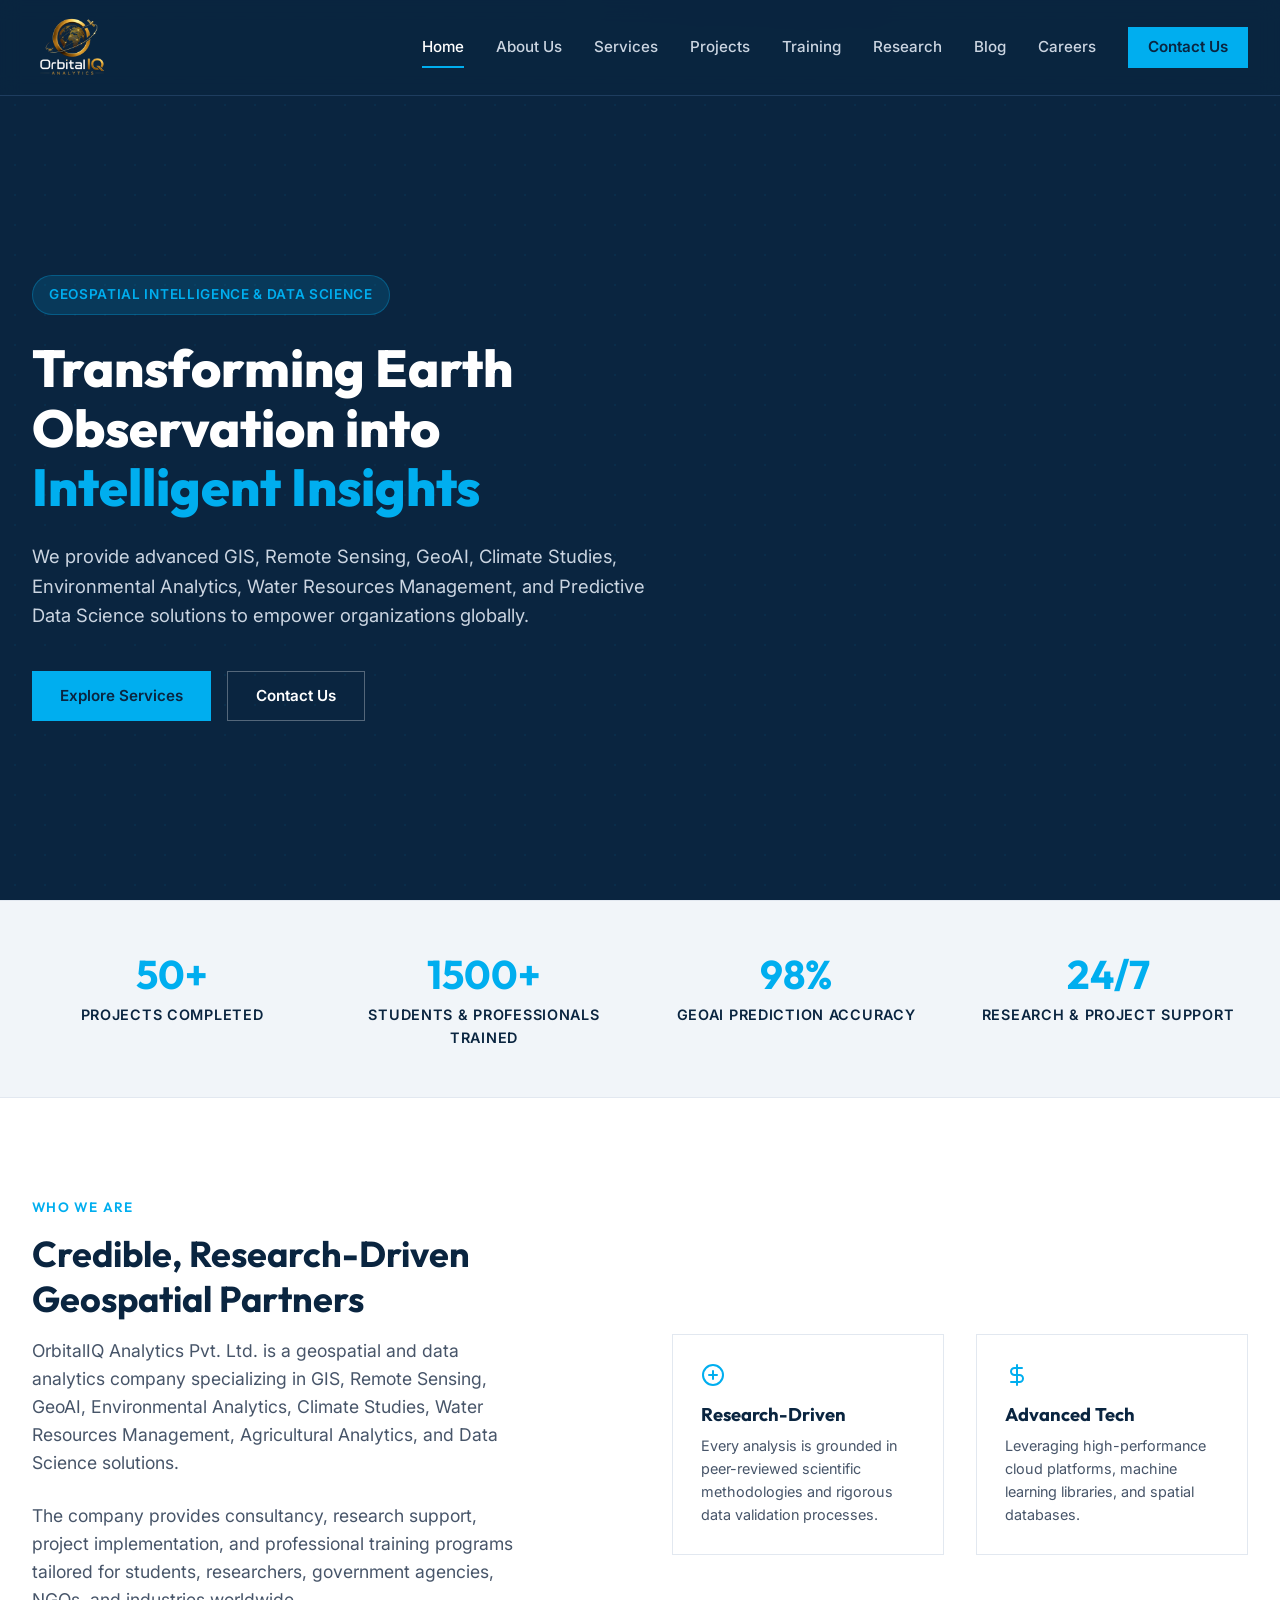
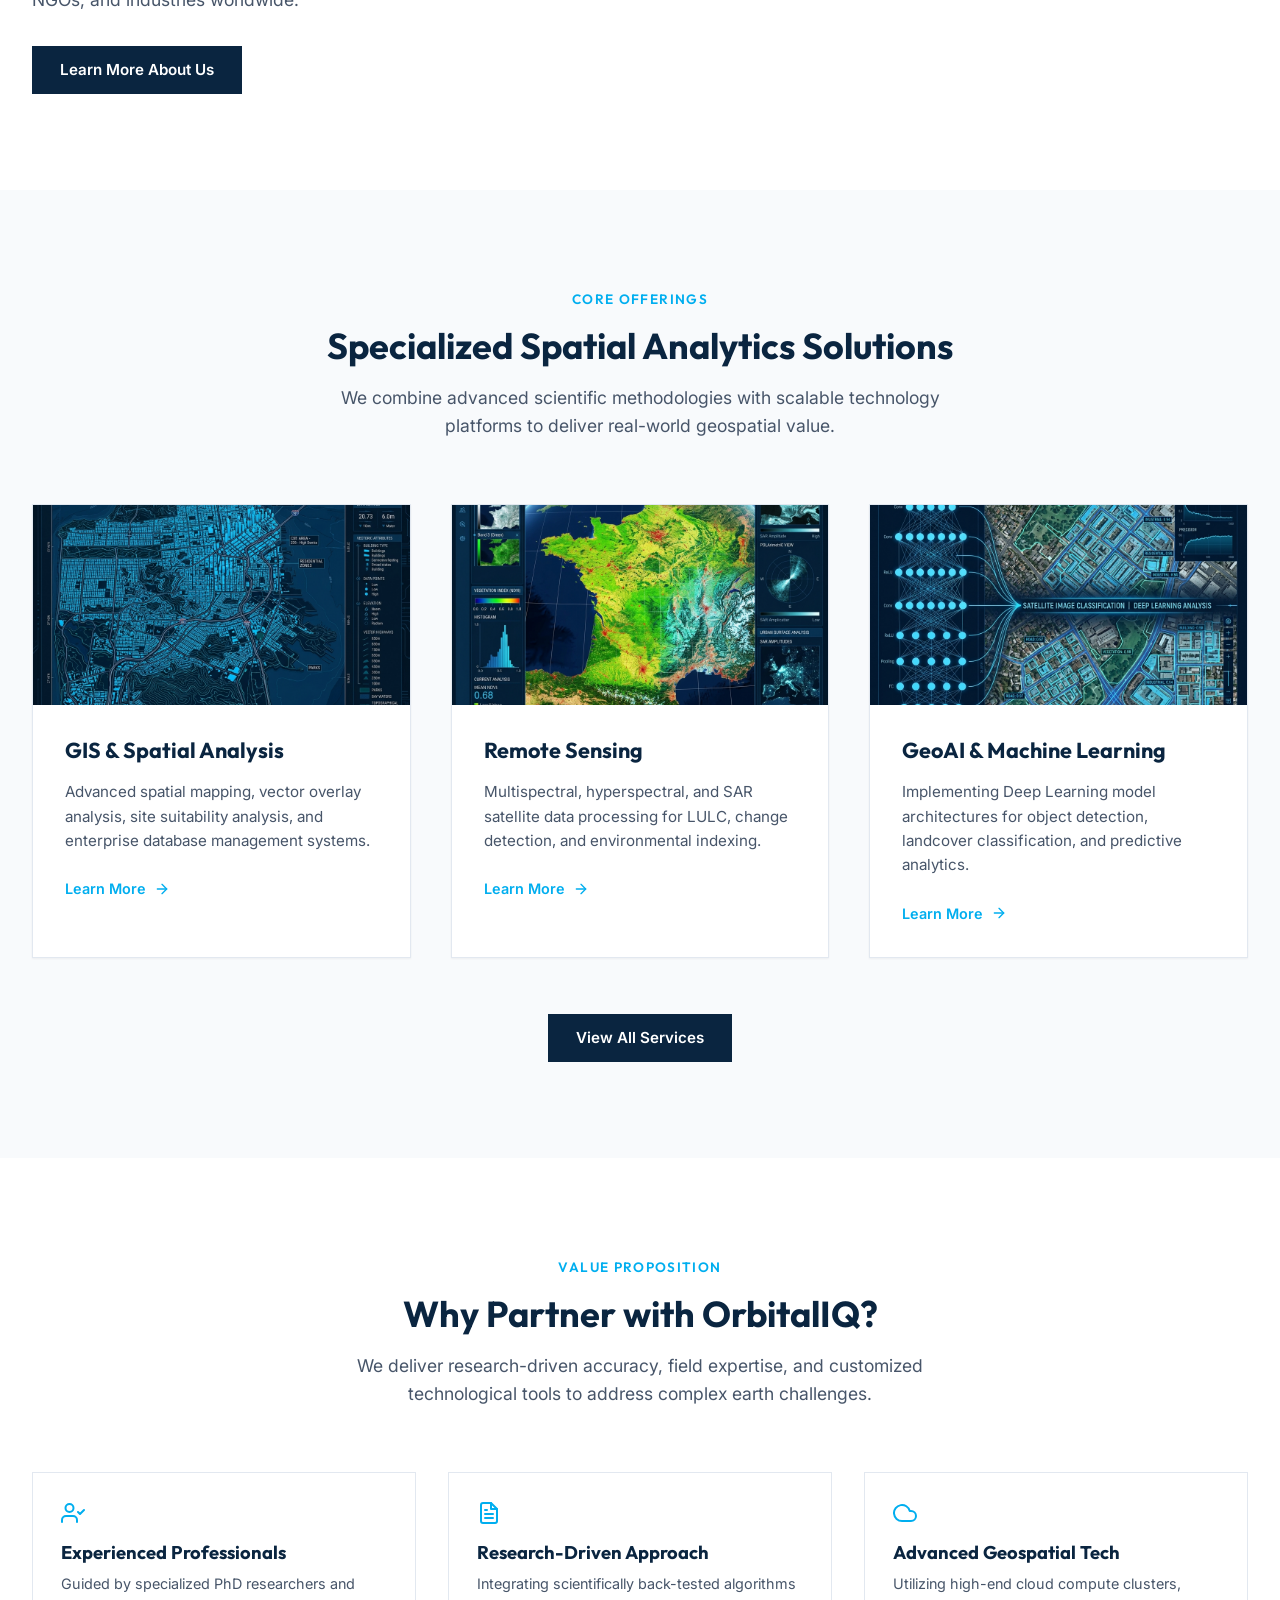
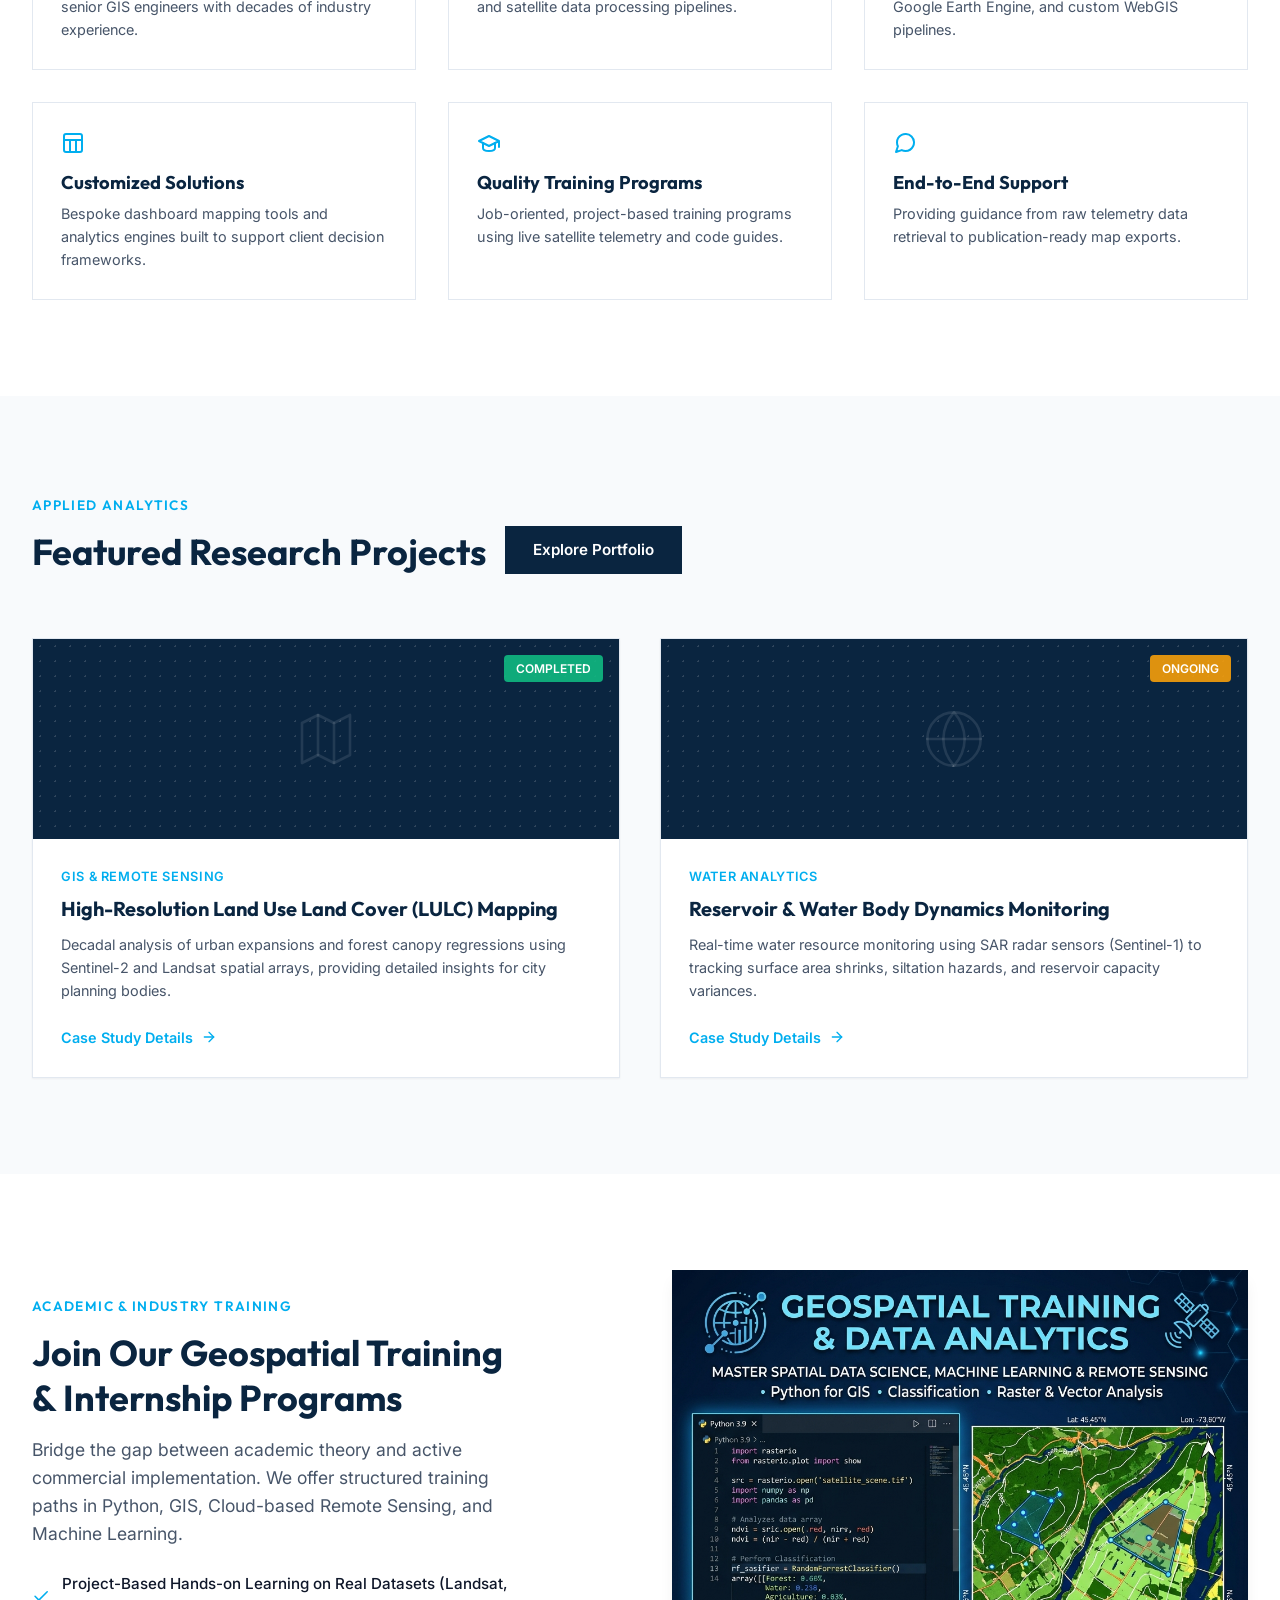
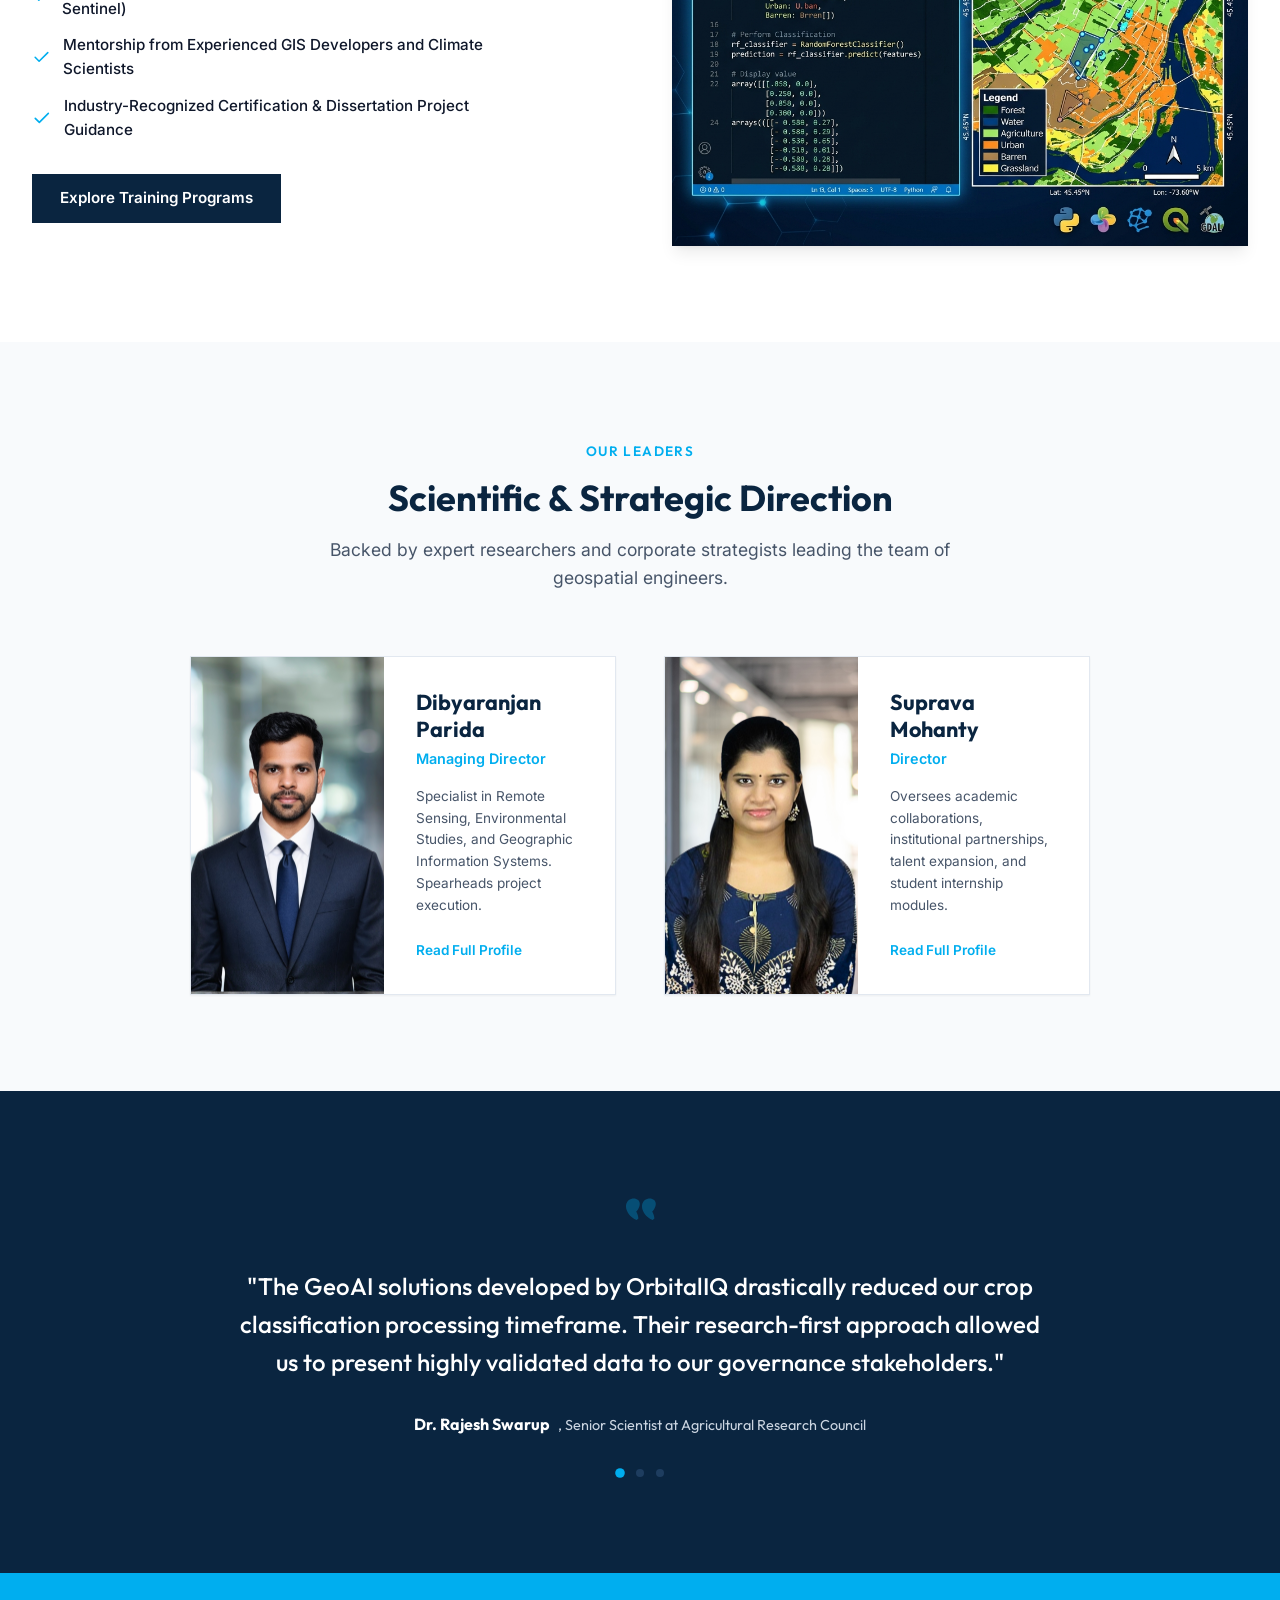
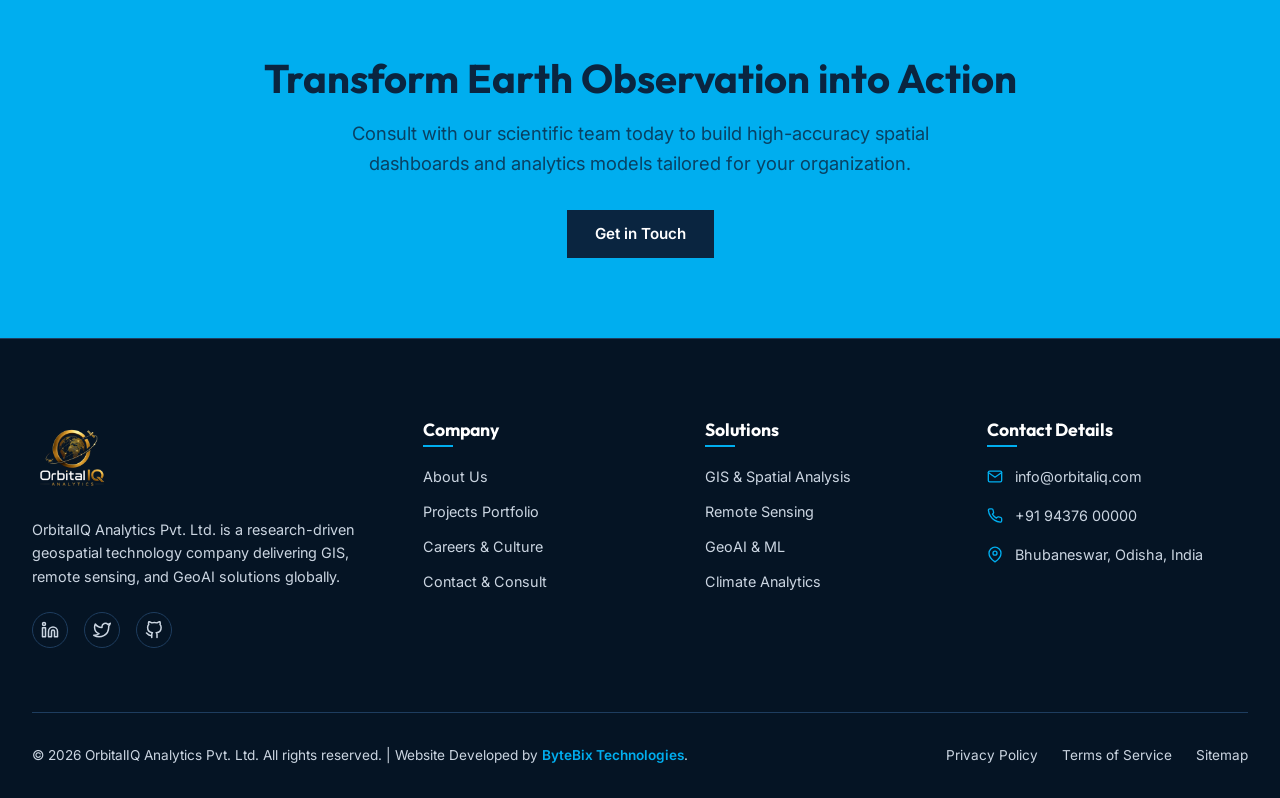
==== commit 338c6a62: "Enhance Service Highlights section with custom generated AI image cards" ====
--- a/index.html
+++ b/index.html
@@ -1,13 +1,39 @@
 <!DOCTYPE html>
 <html lang="en">
+
 <head>
   <meta charset="UTF-8">
   <meta name="viewport" content="width=device-width, initial-scale=1.0">
-  <meta name="description" content="OrbitalIQ Analytics Pvt. Ltd. transforms Earth Observation data into intelligent insights. We specialize in GIS, Remote Sensing, GeoAI, Environmental Analytics, and Spatial Data Science.">
+
+  <!-- SEO Primary Meta Tags -->
   <title>OrbitalIQ Analytics | Transforming Earth Observation into Intelligent Insights</title>
+  <meta name="title" content="OrbitalIQ Analytics | Transforming Earth Observation into Intelligent Insights">
+  <meta name="description"
+    content="OrbitalIQ Analytics Pvt. Ltd. transforms Earth Observation data into intelligent insights. We specialize in GIS, Remote Sensing, GeoAI, Environmental Analytics, and Spatial Data Science.">
+
+  <!-- Open Graph / Facebook -->
+  <meta property="og:type" content="website">
+  <meta property="og:url" content="https://orbitaliq.com/index.html">
+  <meta property="og:title" content="OrbitalIQ Analytics | Transforming Earth Observation into Intelligent Insights">
+  <meta property="og:description"
+    content="OrbitalIQ Analytics Pvt. Ltd. transforms Earth Observation data into intelligent insights. We specialize in GIS, Remote Sensing, GeoAI, Environmental Analytics, and Spatial Data Science.">
+  <meta property="og:image"
+    content="https://res.cloudinary.com/ddam1v1kr/image/upload/f_auto/q_auto/OrbitalIQ-og-image_qcav1y.png">
+
+  <!-- Twitter -->
+  <meta property="twitter:card" content="summary_large_image">
+  <meta property="twitter:url" content="https://orbitaliq.com/index.html">
+  <meta property="twitter:title"
+    content="OrbitalIQ Analytics | Transforming Earth Observation into Intelligent Insights">
+  <meta property="twitter:description"
+    content="OrbitalIQ Analytics Pvt. Ltd. transforms Earth Observation data into intelligent insights. We specialize in GIS, Remote Sensing, GeoAI, Environmental Analytics, and Spatial Data Science.">
+  <meta property="twitter:image"
+    content="https://res.cloudinary.com/ddam1v1kr/image/upload/f_auto/q_auto/OrbitalIQ-og-image_qcav1y.png">
+
   <link rel="stylesheet" href="./assets/css/styles.css">
   <link rel="icon" type="image/png" href="./assets/images/logo-icon.png" onerror="this.style.display='none'">
 </head>
+
 <body>
 
   <!-- --- Header / Navigation --- -->
@@ -16,7 +42,7 @@
       <a href="index.html" class="logo" id="logoLink">
         <img src="./assets/images/logo.png" alt="OrbitalIQ Analytics" class="header-logo">
       </a>
-      
+
       <nav class="nav-menu" id="navMenu">
         <a href="index.html" class="nav-link">Home</a>
         <a href="about.html" class="nav-link">About Us</a>
@@ -40,14 +66,16 @@
   <!-- --- Hero Banner Section --- -->
   <section class="hero" id="homeHero">
     <div class="hero-bg-wrapper">
-      <img src="./assets/images/hero-bg.png" alt="Earth from Space with Geospatial Grids" class="hero-bg">
+      <img src="https://res.cloudinary.com/ddam1v1kr/image/upload/f_auto/q_auto/OrbitalIQ-hero-image_aa81mm.png"
+        alt="Earth from Space with Geospatial Grids" class="hero-bg">
     </div>
     <div class="hero-grid-overlay"></div>
     <div class="container">
       <div class="hero-content">
         <span class="hero-tagline">Geospatial Intelligence & Data Science</span>
         <h1 class="hero-title">Transforming Earth Observation into <span>Intelligent Insights</span></h1>
-        <p class="hero-copy">We provide advanced GIS, Remote Sensing, GeoAI, Climate Studies, Environmental Analytics, Water Resources Management, and Predictive Data Science solutions to empower organizations globally.</p>
+        <p class="hero-copy">We provide advanced GIS, Remote Sensing, GeoAI, Climate Studies, Environmental Analytics,
+          Water Resources Management, and Predictive Data Science solutions to empower organizations globally.</p>
         <div class="hero-actions">
           <a href="services.html" class="btn btn-primary" id="heroBtnPrimary">Explore Services</a>
           <a href="contact.html" class="btn btn-secondary" id="heroBtnSecondary">Contact Us</a>
@@ -85,21 +113,35 @@
         <div class="why-left">
           <span class="section-tag">Who We Are</span>
           <h2 class="section-title">Credible, Research-Driven Geospatial Partners</h2>
-          <p class="section-desc" style="margin-bottom: 1.5rem;">OrbitalIQ Analytics Pvt. Ltd. is a geospatial and data analytics company specializing in GIS, Remote Sensing, GeoAI, Environmental Analytics, Climate Studies, Water Resources Management, Agricultural Analytics, and Data Science solutions.</p>
-          <p class="section-desc" style="margin-bottom: 2rem;">The company provides consultancy, research support, project implementation, and professional training programs tailored for students, researchers, government agencies, NGOs, and industries worldwide.</p>
+          <p class="section-desc" style="margin-bottom: 1.5rem;">OrbitalIQ Analytics Pvt. Ltd. is a geospatial and data
+            analytics company specializing in GIS, Remote Sensing, GeoAI, Environmental Analytics, Climate Studies,
+            Water Resources Management, Agricultural Analytics, and Data Science solutions.</p>
+          <p class="section-desc" style="margin-bottom: 2rem;">The company provides consultancy, research support,
+            project implementation, and professional training programs tailored for students, researchers, government
+            agencies, NGOs, and industries worldwide.</p>
           <a href="about.html" class="btn btn-dark" id="aboutReadMoreBtn">Learn More About Us</a>
         </div>
         <div class="why-right">
           <div class="why-item" id="aboutFeatResearch">
             <div class="why-item-icon">
-              <svg xmlns="http://www.w3.org/2000/svg" width="24" height="24" viewBox="0 0 24 24" fill="none" stroke="currentColor" stroke-width="2" stroke-linecap="round" stroke-linejoin="round"><circle cx="12" cy="12" r="10"/><path d="M8 12h8"/><path d="M12 8v8"/></svg>
+              <svg xmlns="http://www.w3.org/2000/svg" width="24" height="24" viewBox="0 0 24 24" fill="none"
+                stroke="currentColor" stroke-width="2" stroke-linecap="round" stroke-linejoin="round">
+                <circle cx="12" cy="12" r="10" />
+                <path d="M8 12h8" />
+                <path d="M12 8v8" />
+              </svg>
             </div>
             <h4>Research-Driven</h4>
-            <p>Every analysis is grounded in peer-reviewed scientific methodologies and rigorous data validation processes.</p>
+            <p>Every analysis is grounded in peer-reviewed scientific methodologies and rigorous data validation
+              processes.</p>
           </div>
           <div class="why-item" id="aboutFeatTech">
             <div class="why-item-icon">
-              <svg xmlns="http://www.w3.org/2000/svg" width="24" height="24" viewBox="0 0 24 24" fill="none" stroke="currentColor" stroke-width="2" stroke-linecap="round" stroke-linejoin="round"><path d="M12 2v20"/><path d="M17 5H9.5a3.5 3.5 0 0 0 0 7h5a3.5 3.5 0 0 1 0 7H6"/></svg>
+              <svg xmlns="http://www.w3.org/2000/svg" width="24" height="24" viewBox="0 0 24 24" fill="none"
+                stroke="currentColor" stroke-width="2" stroke-linecap="round" stroke-linejoin="round">
+                <path d="M12 2v20" />
+                <path d="M17 5H9.5a3.5 3.5 0 0 0 0 7h5a3.5 3.5 0 0 1 0 7H6" />
+              </svg>
             </div>
             <h4>Advanced Tech</h4>
             <p>Leveraging high-performance cloud platforms, machine learning libraries, and spatial databases.</p>
@@ -115,38 +157,63 @@
       <div class="section-title-wrapper" style="text-align: center; margin: 0 auto 4rem;">
         <span class="section-tag">Core Offerings</span>
         <h2 class="section-title">Specialized Spatial Analytics Solutions</h2>
-        <p class="section-desc">We combine advanced scientific methodologies with scalable technology platforms to deliver real-world geospatial value.</p>
+        <p class="section-desc">We combine advanced scientific methodologies with scalable technology platforms to
+          deliver real-world geospatial value.</p>
       </div>
 
       <div class="grid-3">
         <!-- Card 1 -->
-        <div class="card" id="serviceCardGis">
-          <div class="card-icon">
-            <svg xmlns="http://www.w3.org/2000/svg" width="24" height="24" viewBox="0 0 24 24" fill="none" stroke="currentColor" stroke-width="2" stroke-linecap="round" stroke-linejoin="round"><polygon points="3 6 9 3 15 6 21 3 21 18 15 21 9 18 3 21"/><line x1="9" y1="3" x2="9" y2="18"/><line x1="15" y1="6" x2="15" y2="21"/></svg>
-          </div>
-          <h3 class="card-title">GIS & Spatial Analysis</h3>
-          <p class="card-desc">Advanced spatial mapping, vector overlay analysis, site suitability analysis, and enterprise database management systems.</p>
-          <a href="services.html#gis-analysis" class="card-link">Learn More <svg xmlns="http://www.w3.org/2000/svg" width="16" height="16" viewBox="0 0 24 24" fill="none" stroke="currentColor" stroke-width="2" stroke-linecap="round" stroke-linejoin="round"><line x1="5" y1="12" x2="19" y2="12"/><polyline points="12 5 19 12 12 19"/></svg></a>
+        <div class="service-card" id="serviceCardGis">
+          <div class="service-img-wrapper">
+            <img src="./assets/images/service-gis.png" alt="GIS & Spatial Analysis" class="service-img">
+          </div>
+          <div class="service-card-content">
+            <h3 class="card-title">GIS & Spatial Analysis</h3>
+            <p class="card-desc">Advanced spatial mapping, vector overlay analysis, site suitability analysis, and
+              enterprise database management systems.</p>
+            <a href="services.html#gis-analysis" class="card-link">Learn More <svg xmlns="http://www.w3.org/2000/svg"
+                width="16" height="16" viewBox="0 0 24 24" fill="none" stroke="currentColor" stroke-width="2"
+                stroke-linecap="round" stroke-linejoin="round">
+                <line x1="5" y1="12" x2="19" y2="12" />
+                <polyline points="12 5 19 12 12 19" />
+              </svg></a>
+          </div>
         </div>
 
         <!-- Card 2 -->
-        <div class="card" id="serviceCardRs">
-          <div class="card-icon">
-            <svg xmlns="http://www.w3.org/2000/svg" width="24" height="24" viewBox="0 0 24 24" fill="none" stroke="currentColor" stroke-width="2" stroke-linecap="round" stroke-linejoin="round"><circle cx="12" cy="12" r="10"/><path d="M12 2a15.3 15.3 0 0 1 4 10 15.3 15.3 0 0 1-4 10 15.3 15.3 0 0 1-4-10 15.3 15.3 0 0 1 4-10z"/><path d="M2 12h20"/></svg>
-          </div>
-          <h3 class="card-title">Remote Sensing</h3>
-          <p class="card-desc">Multispectral, hyperspectral, and SAR satellite data processing for LULC, change detection, and environmental indexing.</p>
-          <a href="services.html#remote-sensing" class="card-link">Learn More <svg xmlns="http://www.w3.org/2000/svg" width="16" height="16" viewBox="0 0 24 24" fill="none" stroke="currentColor" stroke-width="2" stroke-linecap="round" stroke-linejoin="round"><line x1="5" y1="12" x2="19" y2="12"/><polyline points="12 5 19 12 12 19"/></svg></a>
+        <div class="service-card" id="serviceCardRs">
+          <div class="service-img-wrapper">
+            <img src="./assets/images/service-rs.png" alt="Remote Sensing" class="service-img">
+          </div>
+          <div class="service-card-content">
+            <h3 class="card-title">Remote Sensing</h3>
+            <p class="card-desc">Multispectral, hyperspectral, and SAR satellite data processing for LULC, change
+              detection, and environmental indexing.</p>
+            <a href="services.html#remote-sensing" class="card-link">Learn More <svg xmlns="http://www.w3.org/2000/svg"
+                width="16" height="16" viewBox="0 0 24 24" fill="none" stroke="currentColor" stroke-width="2"
+                stroke-linecap="round" stroke-linejoin="round">
+                <line x1="5" y1="12" x2="19" y2="12" />
+                <polyline points="12 5 19 12 12 19" />
+              </svg></a>
+          </div>
         </div>
 
         <!-- Card 3 -->
-        <div class="card" id="serviceCardGeoAI">
-          <div class="card-icon">
-            <svg xmlns="http://www.w3.org/2000/svg" width="24" height="24" viewBox="0 0 24 24" fill="none" stroke="currentColor" stroke-width="2" stroke-linecap="round" stroke-linejoin="round"><rect x="3" y="3" width="18" height="18" rx="2" ry="2"/><line x1="9" y1="3" x2="9" y2="21"/><line x1="15" y1="3" x2="15" y2="21"/><line x1="3" y1="9" x2="21" y2="9"/><line x1="3" y1="15" x2="21" y2="15"/></svg>
-          </div>
-          <h3 class="card-title">GeoAI & Machine Learning</h3>
-          <p class="card-desc">Implementing Deep Learning model architectures for object detection, landcover classification, and predictive analytics.</p>
-          <a href="services.html#geo-ai" class="card-link">Learn More <svg xmlns="http://www.w3.org/2000/svg" width="16" height="16" viewBox="0 0 24 24" fill="none" stroke="currentColor" stroke-width="2" stroke-linecap="round" stroke-linejoin="round"><line x1="5" y1="12" x2="19" y2="12"/><polyline points="12 5 19 12 12 19"/></svg></a>
+        <div class="service-card" id="serviceCardGeoAI">
+          <div class="service-img-wrapper">
+            <img src="./assets/images/service-geoai.png" alt="GeoAI & Machine Learning" class="service-img">
+          </div>
+          <div class="service-card-content">
+            <h3 class="card-title">GeoAI & Machine Learning</h3>
+            <p class="card-desc">Implementing Deep Learning model architectures for object detection, landcover
+              classification, and predictive analytics.</p>
+            <a href="services.html#geo-ai" class="card-link">Learn More <svg xmlns="http://www.w3.org/2000/svg" width="16"
+                height="16" viewBox="0 0 24 24" fill="none" stroke="currentColor" stroke-width="2" stroke-linecap="round"
+                stroke-linejoin="round">
+                <line x1="5" y1="12" x2="19" y2="12" />
+                <polyline points="12 5 19 12 12 19" />
+              </svg></a>
+          </div>
         </div>
       </div>
 
@@ -162,13 +229,19 @@
       <div class="section-title-wrapper" style="text-align: center; margin: 0 auto 4rem;">
         <span class="section-tag">Value Proposition</span>
         <h2 class="section-title">Why Partner with OrbitalIQ?</h2>
-        <p class="section-desc">We deliver research-driven accuracy, field expertise, and customized technological tools to address complex earth challenges.</p>
+        <p class="section-desc">We deliver research-driven accuracy, field expertise, and customized technological tools
+          to address complex earth challenges.</p>
       </div>
 
       <div class="why-right" style="grid-template-columns: repeat(3, 1fr); width: 100%;">
         <div class="why-item" id="whyExperienced">
           <div class="why-item-icon">
-            <svg xmlns="http://www.w3.org/2000/svg" width="24" height="24" viewBox="0 0 24 24" fill="none" stroke="currentColor" stroke-width="2" stroke-linecap="round" stroke-linejoin="round"><path d="M16 21v-2a4 4 0 0 0-4-4H5a4 4 0 0 0-4 4v2"/><circle cx="8.5" cy="7" r="4"/><polyline points="17 11 19 13 23 9"/></svg>
+            <svg xmlns="http://www.w3.org/2000/svg" width="24" height="24" viewBox="0 0 24 24" fill="none"
+              stroke="currentColor" stroke-width="2" stroke-linecap="round" stroke-linejoin="round">
+              <path d="M16 21v-2a4 4 0 0 0-4-4H5a4 4 0 0 0-4 4v2" />
+              <circle cx="8.5" cy="7" r="4" />
+              <polyline points="17 11 19 13 23 9" />
+            </svg>
           </div>
           <h4>Experienced Professionals</h4>
           <p>Guided by specialized PhD researchers and senior GIS engineers with decades of industry experience.</p>
@@ -176,7 +249,14 @@
 
         <div class="why-item" id="whyResearch">
           <div class="why-item-icon">
-            <svg xmlns="http://www.w3.org/2000/svg" width="24" height="24" viewBox="0 0 24 24" fill="none" stroke="currentColor" stroke-width="2" stroke-linecap="round" stroke-linejoin="round"><path d="M14 2H6a2 2 0 0 0-2 2v16a2 2 0 0 0 2 2h12a2 2 0 0 0 2-2V8z"/><polyline points="14 2 14 8 20 8"/><line x1="16" y1="13" x2="8" y2="13"/><line x1="16" y1="17" x2="8" y2="17"/><polyline points="10 9 9 9 8 9"/></svg>
+            <svg xmlns="http://www.w3.org/2000/svg" width="24" height="24" viewBox="0 0 24 24" fill="none"
+              stroke="currentColor" stroke-width="2" stroke-linecap="round" stroke-linejoin="round">
+              <path d="M14 2H6a2 2 0 0 0-2 2v16a2 2 0 0 0 2 2h12a2 2 0 0 0 2-2V8z" />
+              <polyline points="14 2 14 8 20 8" />
+              <line x1="16" y1="13" x2="8" y2="13" />
+              <line x1="16" y1="17" x2="8" y2="17" />
+              <polyline points="10 9 9 9 8 9" />
+            </svg>
           </div>
           <h4>Research-Driven Approach</h4>
           <p>Integrating scientifically back-tested algorithms and satellite data processing pipelines.</p>
@@ -184,7 +264,10 @@
 
         <div class="why-item" id="whyTech">
           <div class="why-item-icon">
-            <svg xmlns="http://www.w3.org/2000/svg" width="24" height="24" viewBox="0 0 24 24" fill="none" stroke="currentColor" stroke-width="2" stroke-linecap="round" stroke-linejoin="round"><path d="M18 10h-1.26A8 8 0 1 0 9 20h9a5 5 0 0 0 0-10z"/></svg>
+            <svg xmlns="http://www.w3.org/2000/svg" width="24" height="24" viewBox="0 0 24 24" fill="none"
+              stroke="currentColor" stroke-width="2" stroke-linecap="round" stroke-linejoin="round">
+              <path d="M18 10h-1.26A8 8 0 1 0 9 20h9a5 5 0 0 0 0-10z" />
+            </svg>
           </div>
           <h4>Advanced Geospatial Tech</h4>
           <p>Utilizing high-end cloud compute clusters, Google Earth Engine, and custom WebGIS pipelines.</p>
@@ -192,7 +275,13 @@
 
         <div class="why-item" id="whySolutions">
           <div class="why-item-icon">
-            <svg xmlns="http://www.w3.org/2000/svg" width="24" height="24" viewBox="0 0 24 24" fill="none" stroke="currentColor" stroke-width="2" stroke-linecap="round" stroke-linejoin="round"><rect x="3" y="3" width="18" height="18" rx="2" ry="2"/><line x1="9" y1="21" x2="9" y2="9"/><line x1="15" y1="21" x2="15" y2="9"/><line x1="3" y1="9" x2="21" y2="9"/></svg>
+            <svg xmlns="http://www.w3.org/2000/svg" width="24" height="24" viewBox="0 0 24 24" fill="none"
+              stroke="currentColor" stroke-width="2" stroke-linecap="round" stroke-linejoin="round">
+              <rect x="3" y="3" width="18" height="18" rx="2" ry="2" />
+              <line x1="9" y1="21" x2="9" y2="9" />
+              <line x1="15" y1="21" x2="15" y2="9" />
+              <line x1="3" y1="9" x2="21" y2="9" />
+            </svg>
           </div>
           <h4>Customized Solutions</h4>
           <p>Bespoke dashboard mapping tools and analytics engines built to support client decision frameworks.</p>
@@ -200,7 +289,11 @@
 
         <div class="why-item" id="whyTraining">
           <div class="why-item-icon">
-            <svg xmlns="http://www.w3.org/2000/svg" width="24" height="24" viewBox="0 0 24 24" fill="none" stroke="currentColor" stroke-width="2" stroke-linecap="round" stroke-linejoin="round"><path d="M22 10v6M2 10l10-5 10 5-10 5z"/><path d="M6 12v5c0 2 2 3 6 3s6-1 6-3v-5"/></svg>
+            <svg xmlns="http://www.w3.org/2000/svg" width="24" height="24" viewBox="0 0 24 24" fill="none"
+              stroke="currentColor" stroke-width="2" stroke-linecap="round" stroke-linejoin="round">
+              <path d="M22 10v6M2 10l10-5 10 5-10 5z" />
+              <path d="M6 12v5c0 2 2 3 6 3s6-1 6-3v-5" />
+            </svg>
           </div>
           <h4>Quality Training Programs</h4>
           <p>Job-oriented, project-based training programs using live satellite telemetry and code guides.</p>
@@ -208,7 +301,11 @@
 
         <div class="why-item" id="whySupport">
           <div class="why-item-icon">
-            <svg xmlns="http://www.w3.org/2000/svg" width="24" height="24" viewBox="0 0 24 24" fill="none" stroke="currentColor" stroke-width="2" stroke-linecap="round" stroke-linejoin="round"><path d="M21 11.5a8.38 8.38 0 0 1-.9 3.8 8.5 8.5 0 0 1-7.6 4.7 8.38 8.38 0 0 1-3.8-.9L3 21l1.9-5.7a8.38 8.38 0 0 1-.9-3.8 8.5 8.5 0 0 1 4.7-7.6 8.38 8.38 0 0 1 3.8-.9h.5a8.48 8.48 0 0 1 8 8v.5z"/></svg>
+            <svg xmlns="http://www.w3.org/2000/svg" width="24" height="24" viewBox="0 0 24 24" fill="none"
+              stroke="currentColor" stroke-width="2" stroke-linecap="round" stroke-linejoin="round">
+              <path
+                d="M21 11.5a8.38 8.38 0 0 1-.9 3.8 8.5 8.5 0 0 1-7.6 4.7 8.38 8.38 0 0 1-3.8-.9L3 21l1.9-5.7a8.38 8.38 0 0 1-.9-3.8 8.5 8.5 0 0 1 4.7-7.6 8.38 8.38 0 0 1 3.8-.9h.5a8.48 8.48 0 0 1 8 8v.5z" />
+            </svg>
           </div>
           <h4>End-to-End Support</h4>
           <p>Providing guidance from raw telemetry data retrieval to publication-ready map exports.</p>
@@ -220,7 +317,8 @@
   <!-- --- Featured Projects --- -->
   <section class="section-padding bg-light-section" id="featuredProjects">
     <div class="container">
-      <div class="section-title-wrapper" style="display: flex; justify-content: space-between; align-items: flex-end; margin-bottom: 4rem;">
+      <div class="section-title-wrapper"
+        style="display: flex; justify-content: space-between; align-items: flex-end; margin-bottom: 4rem;">
         <div>
           <span class="section-tag">Applied Analytics</span>
           <h2 class="section-title" style="margin-bottom: 0;">Featured Research Projects</h2>
@@ -233,7 +331,12 @@
         <div class="project-card" id="projectFeaturedLulc">
           <div class="project-img-wrapper">
             <div class="project-img-placeholder">
-              <svg xmlns="http://www.w3.org/2000/svg" width="64" height="64" viewBox="0 0 24 24" fill="none" stroke="currentColor" stroke-width="1" stroke-linecap="round" stroke-linejoin="round"><polygon points="3 6 9 3 15 6 21 3 21 18 15 21 9 18 3 21"/><line x1="9" y1="3" x2="9" y2="18"/><line x1="15" y1="6" x2="15" y2="21"/></svg>
+              <svg xmlns="http://www.w3.org/2000/svg" width="64" height="64" viewBox="0 0 24 24" fill="none"
+                stroke="currentColor" stroke-width="1" stroke-linecap="round" stroke-linejoin="round">
+                <polygon points="3 6 9 3 15 6 21 3 21 18 15 21 9 18 3 21" />
+                <line x1="9" y1="3" x2="9" y2="18" />
+                <line x1="15" y1="6" x2="15" y2="21" />
+              </svg>
             </div>
             <span class="project-badge completed">Completed</span>
           </div>
@@ -242,8 +345,14 @@
             <div class="project-title">
               <h3>High-Resolution Land Use Land Cover (LULC) Mapping</h3>
             </div>
-            <p class="project-summary">Decadal analysis of urban expansions and forest canopy regressions using Sentinel-2 and Landsat spatial arrays, providing detailed insights for city planning bodies.</p>
-            <a href="projects.html#lulc-mapping" class="card-link">Case Study Details <svg xmlns="http://www.w3.org/2000/svg" width="16" height="16" viewBox="0 0 24 24" fill="none" stroke="currentColor" stroke-width="2" stroke-linecap="round" stroke-linejoin="round"><line x1="5" y1="12" x2="19" y2="12"/><polyline points="12 5 19 12 12 19"/></svg></a>
+            <p class="project-summary">Decadal analysis of urban expansions and forest canopy regressions using
+              Sentinel-2 and Landsat spatial arrays, providing detailed insights for city planning bodies.</p>
+            <a href="projects.html#lulc-mapping" class="card-link">Case Study Details <svg
+                xmlns="http://www.w3.org/2000/svg" width="16" height="16" viewBox="0 0 24 24" fill="none"
+                stroke="currentColor" stroke-width="2" stroke-linecap="round" stroke-linejoin="round">
+                <line x1="5" y1="12" x2="19" y2="12" />
+                <polyline points="12 5 19 12 12 19" />
+              </svg></a>
           </div>
         </div>
 
@@ -251,7 +360,12 @@
         <div class="project-card" id="projectFeaturedReservoir">
           <div class="project-img-wrapper">
             <div class="project-img-placeholder">
-              <svg xmlns="http://www.w3.org/2000/svg" width="64" height="64" viewBox="0 0 24 24" fill="none" stroke="currentColor" stroke-width="1" stroke-linecap="round" stroke-linejoin="round"><circle cx="12" cy="12" r="10"/><path d="M12 2a15.3 15.3 0 0 1 4 10 15.3 15.3 0 0 1-4 10 15.3 15.3 0 0 1-4-10 15.3 15.3 0 0 1 4-10z"/><path d="M2 12h20"/></svg>
+              <svg xmlns="http://www.w3.org/2000/svg" width="64" height="64" viewBox="0 0 24 24" fill="none"
+                stroke="currentColor" stroke-width="1" stroke-linecap="round" stroke-linejoin="round">
+                <circle cx="12" cy="12" r="10" />
+                <path d="M12 2a15.3 15.3 0 0 1 4 10 15.3 15.3 0 0 1-4 10 15.3 15.3 0 0 1-4-10 15.3 15.3 0 0 1 4-10z" />
+                <path d="M2 12h20" />
+              </svg>
             </div>
             <span class="project-badge ongoing">Ongoing</span>
           </div>
@@ -260,8 +374,14 @@
             <div class="project-title">
               <h3>Reservoir & Water Body Dynamics Monitoring</h3>
             </div>
-            <p class="project-summary">Real-time water resource monitoring using SAR radar sensors (Sentinel-1) to tracking surface area shrinks, siltation hazards, and reservoir capacity variances.</p>
-            <a href="projects.html#reservoir-monitoring" class="card-link">Case Study Details <svg xmlns="http://www.w3.org/2000/svg" width="16" height="16" viewBox="0 0 24 24" fill="none" stroke="currentColor" stroke-width="2" stroke-linecap="round" stroke-linejoin="round"><line x1="5" y1="12" x2="19" y2="12"/><polyline points="12 5 19 12 12 19"/></svg></a>
+            <p class="project-summary">Real-time water resource monitoring using SAR radar sensors (Sentinel-1) to
+              tracking surface area shrinks, siltation hazards, and reservoir capacity variances.</p>
+            <a href="projects.html#reservoir-monitoring" class="card-link">Case Study Details <svg
+                xmlns="http://www.w3.org/2000/svg" width="16" height="16" viewBox="0 0 24 24" fill="none"
+                stroke="currentColor" stroke-width="2" stroke-linecap="round" stroke-linejoin="round">
+                <line x1="5" y1="12" x2="19" y2="12" />
+                <polyline points="12 5 19 12 12 19" />
+              </svg></a>
           </div>
         </div>
       </div>
@@ -275,19 +395,30 @@
         <div class="why-left">
           <span class="section-tag">Academic & Industry Training</span>
           <h2 class="section-title">Join Our Geospatial Training & Internship Programs</h2>
-          <p class="section-desc" style="margin-bottom: 1.5rem;">Bridge the gap between academic theory and active commercial implementation. We offer structured training paths in Python, GIS, Cloud-based Remote Sensing, and Machine Learning.</p>
-          
+          <p class="section-desc" style="margin-bottom: 1.5rem;">Bridge the gap between academic theory and active
+            commercial implementation. We offer structured training paths in Python, GIS, Cloud-based Remote Sensing,
+            and Machine Learning.</p>
+
           <ul style="margin-bottom: 2rem; display: flex; flex-direction: column; gap: 0.75rem;">
             <li style="display: flex; gap: 0.75rem; font-size: 0.95rem; font-weight: 500;">
-              <svg xmlns="http://www.w3.org/2000/svg" width="20" height="20" viewBox="0 0 24 24" fill="none" stroke="#00AEEF" stroke-width="2" stroke-linecap="round" stroke-linejoin="round"><polyline points="20 6 9 17 4 12"/></svg>
+              <svg xmlns="http://www.w3.org/2000/svg" width="20" height="20" viewBox="0 0 24 24" fill="none"
+                stroke="#00AEEF" stroke-width="2" stroke-linecap="round" stroke-linejoin="round">
+                <polyline points="20 6 9 17 4 12" />
+              </svg>
               Project-Based Hands-on Learning on Real Datasets (Landsat, Sentinel)
             </li>
             <li style="display: flex; gap: 0.75rem; font-size: 0.95rem; font-weight: 500;">
-              <svg xmlns="http://www.w3.org/2000/svg" width="20" height="20" viewBox="0 0 24 24" fill="none" stroke="#00AEEF" stroke-width="2" stroke-linecap="round" stroke-linejoin="round"><polyline points="20 6 9 17 4 12"/></svg>
+              <svg xmlns="http://www.w3.org/2000/svg" width="20" height="20" viewBox="0 0 24 24" fill="none"
+                stroke="#00AEEF" stroke-width="2" stroke-linecap="round" stroke-linejoin="round">
+                <polyline points="20 6 9 17 4 12" />
+              </svg>
               Mentorship from Experienced GIS Developers and Climate Scientists
             </li>
             <li style="display: flex; gap: 0.75rem; font-size: 0.95rem; font-weight: 500;">
-              <svg xmlns="http://www.w3.org/2000/svg" width="20" height="20" viewBox="0 0 24 24" fill="none" stroke="#00AEEF" stroke-width="2" stroke-linecap="round" stroke-linejoin="round"><polyline points="20 6 9 17 4 12"/></svg>
+              <svg xmlns="http://www.w3.org/2000/svg" width="20" height="20" viewBox="0 0 24 24" fill="none"
+                stroke="#00AEEF" stroke-width="2" stroke-linecap="round" stroke-linejoin="round">
+                <polyline points="20 6 9 17 4 12" />
+              </svg>
               Industry-Recognized Certification & Dissertation Project Guidance
             </li>
           </ul>
@@ -295,7 +426,8 @@
           <a href="training.html" class="btn btn-dark" id="trainingExploreBtn">Explore Training Programs</a>
         </div>
         <div>
-          <img src="./assets/images/training-banner.png" alt="Geospatial Training Dashboard" style="border-radius: var(--border-radius-sm); box-shadow: var(--shadow-lg);">
+          <img src="./assets/images/training-banner.png" alt="Geospatial Training Dashboard"
+            style="border-radius: var(--border-radius-sm); box-shadow: var(--shadow-lg);">
         </div>
       </div>
     </div>
@@ -307,7 +439,8 @@
       <div class="section-title-wrapper" style="text-align: center; margin: 0 auto 4rem;">
         <span class="section-tag">Our Leaders</span>
         <h2 class="section-title">Scientific & Strategic Direction</h2>
-        <p class="section-desc">Backed by expert researchers and corporate strategists leading the team of geospatial engineers.</p>
+        <p class="section-desc">Backed by expert researchers and corporate strategists leading the team of geospatial
+          engineers.</p>
       </div>
 
       <div class="team-grid">
@@ -319,7 +452,8 @@
           <div class="team-content">
             <h3 class="team-name">Dibyaranjan Parida</h3>
             <span class="team-role">Managing Director</span>
-            <p class="team-bio">Specialist in Remote Sensing, Environmental Studies, and Geographic Information Systems. Spearheads project execution.</p>
+            <p class="team-bio">Specialist in Remote Sensing, Environmental Studies, and Geographic Information Systems.
+              Spearheads project execution.</p>
             <a href="about.html#leadership" class="card-link" style="font-size: 0.85rem;">Read Full Profile</a>
           </div>
         </div>
@@ -332,7 +466,8 @@
           <div class="team-content">
             <h3 class="team-name">Suprava Mohanty</h3>
             <span class="team-role">Director</span>
-            <p class="team-bio">Oversees academic collaborations, institutional partnerships, talent expansion, and student internship modules.</p>
+            <p class="team-bio">Oversees academic collaborations, institutional partnerships, talent expansion, and
+              student internship modules.</p>
             <a href="about.html#leadership" class="card-link" style="font-size: 0.85rem;">Read Full Profile</a>
           </div>
         </div>
@@ -348,27 +483,44 @@
           <!-- Slide 1 -->
           <div class="testimonial-slide active" id="slide1">
             <div class="quote-icon">
-              <svg xmlns="http://www.w3.org/2000/svg" width="48" height="48" viewBox="0 0 24 24" fill="currentColor"><path d="M11.192 15.757c0-.907-.399-2.185-1.074-3.476.69-.73 1.25-1.625 1.58-2.685.39-1.25.13-2.355-.65-3.07-.79-.715-1.92-.958-3.13-.705-1.89.395-2.917 2.015-2.917 3.9 0 2.455 2.115 5.56 5.34 6.742l.85-.705zm8 0c0-.907-.399-2.185-1.074-3.476.69-.73 1.25-1.625 1.58-2.685.39-1.25.13-2.355-.65-3.07-.79-.715-1.92-.958-3.13-.705-1.89.395-2.917 2.015-2.917 3.9 0 2.455 2.115 5.56 5.34 6.742l.85-.705z"/></svg>
-            </div>
-            <p class="testimonial-text">"The GeoAI solutions developed by OrbitalIQ drastically reduced our crop classification processing timeframe. Their research-first approach allowed us to present highly validated data to our governance stakeholders."</p>
-            <h4 class="testimonial-author">Dr. Rajesh Swarup<span>, Senior Scientist at Agricultural Research Council</span></h4>
+              <svg xmlns="http://www.w3.org/2000/svg" width="48" height="48" viewBox="0 0 24 24" fill="currentColor">
+                <path
+                  d="M11.192 15.757c0-.907-.399-2.185-1.074-3.476.69-.73 1.25-1.625 1.58-2.685.39-1.25.13-2.355-.65-3.07-.79-.715-1.92-.958-3.13-.705-1.89.395-2.917 2.015-2.917 3.9 0 2.455 2.115 5.56 5.34 6.742l.85-.705zm8 0c0-.907-.399-2.185-1.074-3.476.69-.73 1.25-1.625 1.58-2.685.39-1.25.13-2.355-.65-3.07-.79-.715-1.92-.958-3.13-.705-1.89.395-2.917 2.015-2.917 3.9 0 2.455 2.115 5.56 5.34 6.742l.85-.705z" />
+              </svg>
+            </div>
+            <p class="testimonial-text">"The GeoAI solutions developed by OrbitalIQ drastically reduced our crop
+              classification processing timeframe. Their research-first approach allowed us to present highly validated
+              data to our governance stakeholders."</p>
+            <h4 class="testimonial-author">Dr. Rajesh Swarup<span>, Senior Scientist at Agricultural Research
+                Council</span></h4>
           </div>
 
           <!-- Slide 2 -->
           <div class="testimonial-slide" id="slide2">
             <div class="quote-icon">
-              <svg xmlns="http://www.w3.org/2000/svg" width="48" height="48" viewBox="0 0 24 24" fill="currentColor"><path d="M11.192 15.757c0-.907-.399-2.185-1.074-3.476.69-.73 1.25-1.625 1.58-2.685.39-1.25.13-2.355-.65-3.07-.79-.715-1.92-.958-3.13-.705-1.89.395-2.917 2.015-2.917 3.9 0 2.455 2.115 5.56 5.34 6.742l.85-.705zm8 0c0-.907-.399-2.185-1.074-3.476.69-.73 1.25-1.625 1.58-2.685.39-1.25.13-2.355-.65-3.07-.79-.715-1.92-.958-3.13-.705-1.89.395-2.917 2.015-2.917 3.9 0 2.455 2.115 5.56 5.34 6.742l.85-.705z"/></svg>
-            </div>
-            <p class="testimonial-text">"We collaborated with OrbitalIQ on a critical watershed delineation and silting study. Their deliverables were extremely precise, structured, and packaged in a highly interactive Web GIS console."</p>
-            <h4 class="testimonial-author">A. K. Patnaik<span>, Director of Environmental Conservation Agency (NGO)</span></h4>
+              <svg xmlns="http://www.w3.org/2000/svg" width="48" height="48" viewBox="0 0 24 24" fill="currentColor">
+                <path
+                  d="M11.192 15.757c0-.907-.399-2.185-1.074-3.476.69-.73 1.25-1.625 1.58-2.685.39-1.25.13-2.355-.65-3.07-.79-.715-1.92-.958-3.13-.705-1.89.395-2.917 2.015-2.917 3.9 0 2.455 2.115 5.56 5.34 6.742l.85-.705zm8 0c0-.907-.399-2.185-1.074-3.476.69-.73 1.25-1.625 1.58-2.685.39-1.25.13-2.355-.65-3.07-.79-.715-1.92-.958-3.13-.705-1.89.395-2.917 2.015-2.917 3.9 0 2.455 2.115 5.56 5.34 6.742l.85-.705z" />
+              </svg>
+            </div>
+            <p class="testimonial-text">"We collaborated with OrbitalIQ on a critical watershed delineation and silting
+              study. Their deliverables were extremely precise, structured, and packaged in a highly interactive Web GIS
+              console."</p>
+            <h4 class="testimonial-author">A. K. Patnaik<span>, Director of Environmental Conservation Agency
+                (NGO)</span></h4>
           </div>
 
           <!-- Slide 3 -->
           <div class="testimonial-slide" id="slide3">
             <div class="quote-icon">
-              <svg xmlns="http://www.w3.org/2000/svg" width="48" height="48" viewBox="0 0 24 24" fill="currentColor"><path d="M11.192 15.757c0-.907-.399-2.185-1.074-3.476.69-.73 1.25-1.625 1.58-2.685.39-1.25.13-2.355-.65-3.07-.79-.715-1.92-.958-3.13-.705-1.89.395-2.917 2.015-2.917 3.9 0 2.455 2.115 5.56 5.34 6.742l.85-.705zm8 0c0-.907-.399-2.185-1.074-3.476.69-.73 1.25-1.625 1.58-2.685.39-1.25.13-2.355-.65-3.07-.79-.715-1.92-.958-3.13-.705-1.89.395-2.917 2.015-2.917 3.9 0 2.455 2.115 5.56 5.34 6.742l.85-.705z"/></svg>
-            </div>
-            <p class="testimonial-text">"The Python for GIS training program at OrbitalIQ was a game-changer for my research project. Working with active Sentinel SAR radar telemetry helped me map flooding variations with absolute confidence."</p>
+              <svg xmlns="http://www.w3.org/2000/svg" width="48" height="48" viewBox="0 0 24 24" fill="currentColor">
+                <path
+                  d="M11.192 15.757c0-.907-.399-2.185-1.074-3.476.69-.73 1.25-1.625 1.58-2.685.39-1.25.13-2.355-.65-3.07-.79-.715-1.92-.958-3.13-.705-1.89.395-2.917 2.015-2.917 3.9 0 2.455 2.115 5.56 5.34 6.742l.85-.705zm8 0c0-.907-.399-2.185-1.074-3.476.69-.73 1.25-1.625 1.58-2.685.39-1.25.13-2.355-.65-3.07-.79-.715-1.92-.958-3.13-.705-1.89.395-2.917 2.015-2.917 3.9 0 2.455 2.115 5.56 5.34 6.742l.85-.705z" />
+              </svg>
+            </div>
+            <p class="testimonial-text">"The Python for GIS training program at OrbitalIQ was a game-changer for my
+              research project. Working with active Sentinel SAR radar telemetry helped me map flooding variations with
+              absolute confidence."</p>
             <h4 class="testimonial-author">Priyanka Sen<span>, Postgraduate Researcher at Central University</span></h4>
           </div>
         </div>
@@ -386,7 +538,8 @@
   <section class="cta-banner" id="finalCta">
     <div class="container">
       <h2>Transform Earth Observation into Action</h2>
-      <p>Consult with our scientific team today to build high-accuracy spatial dashboards and analytics models tailored for your organization.</p>
+      <p>Consult with our scientific team today to build high-accuracy spatial dashboards and analytics models tailored
+        for your organization.</p>
       <a href="contact.html" class="btn btn-primary" id="ctaContactBtn">Get in Touch</a>
     </div>
   </section>
@@ -398,13 +551,31 @@
         <!-- Brand -->
         <div class="footer-brand">
           <a href="index.html" class="logo" style="margin-bottom: 1.2rem;">
-            <img src="./assets/images/logo.png" alt="OrbitalIQ Analytics" style="height: 80px; width: auto; display: block;">
+            <img src="./assets/images/logo.png" alt="OrbitalIQ Analytics"
+              style="height: 80px; width: auto; display: block;">
           </a>
-          <p>OrbitalIQ Analytics Pvt. Ltd. is a research-driven geospatial technology company delivering GIS, remote sensing, and GeoAI solutions globally.</p>
+          <p>OrbitalIQ Analytics Pvt. Ltd. is a research-driven geospatial technology company delivering GIS, remote
+            sensing, and GeoAI solutions globally.</p>
           <div class="footer-socials">
-            <a href="#" class="footer-social-link" aria-label="LinkedIn"><svg xmlns="http://www.w3.org/2000/svg" width="18" height="18" viewBox="0 0 24 24" fill="none" stroke="currentColor" stroke-width="2" stroke-linecap="round" stroke-linejoin="round"><path d="M16 8a6 6 0 0 1 6 6v7h-4v-7a2 2 0 0 0-2-2 2 2 0 0 0-2 2v7h-4v-7a6 6 0 0 1 6-6z"/><rect x="2" y="9" width="4" height="12"/><circle cx="4" cy="4" r="2"/></svg></a>
-            <a href="#" class="footer-social-link" aria-label="Twitter"><svg xmlns="http://www.w3.org/2000/svg" width="18" height="18" viewBox="0 0 24 24" fill="none" stroke="currentColor" stroke-width="2" stroke-linecap="round" stroke-linejoin="round"><path d="M23 3a10.9 10.9 0 0 1-3.14 1.53 4.48 4.48 0 0 0-7.86 3v1A10.66 10.66 0 0 1 3 4s-4 9 5 13a11.64 11.64 0 0 1-7 2c9 5 20 0 20-11.5a4.5 4.5 0 0 0-.08-.83A7.72 7.72 0 0 0 23 3z"/></svg></a>
-            <a href="#" class="footer-social-link" aria-label="GitHub"><svg xmlns="http://www.w3.org/2000/svg" width="18" height="18" viewBox="0 0 24 24" fill="none" stroke="currentColor" stroke-width="2" stroke-linecap="round" stroke-linejoin="round"><path d="M9 19c-5 1.5-5-2.5-7-3m14 6v-3.87a3.37 3.37 0 0 0-.94-2.61c3.14-.35 6.44-1.54 6.44-7A5.44 5.44 0 0 0 20 4.77 5.07 5.07 0 0 0 19.91 1S18.73.65 16 2.48a13.38 13.38 0 0 0-7 0C6.27.65 5.09 1 5.09 1A5.07 5.07 0 0 0 5 4.77a5.44 5.44 0 0 0-1.5 3.78c0 5.42 3.3 6.61 6.44 7A3.37 3.37 0 0 0 9 18.13V22"/></svg></a>
+            <a href="#" class="footer-social-link" aria-label="LinkedIn"><svg xmlns="http://www.w3.org/2000/svg"
+                width="18" height="18" viewBox="0 0 24 24" fill="none" stroke="currentColor" stroke-width="2"
+                stroke-linecap="round" stroke-linejoin="round">
+                <path d="M16 8a6 6 0 0 1 6 6v7h-4v-7a2 2 0 0 0-2-2 2 2 0 0 0-2 2v7h-4v-7a6 6 0 0 1 6-6z" />
+                <rect x="2" y="9" width="4" height="12" />
+                <circle cx="4" cy="4" r="2" />
+              </svg></a>
+            <a href="#" class="footer-social-link" aria-label="Twitter"><svg xmlns="http://www.w3.org/2000/svg"
+                width="18" height="18" viewBox="0 0 24 24" fill="none" stroke="currentColor" stroke-width="2"
+                stroke-linecap="round" stroke-linejoin="round">
+                <path
+                  d="M23 3a10.9 10.9 0 0 1-3.14 1.53 4.48 4.48 0 0 0-7.86 3v1A10.66 10.66 0 0 1 3 4s-4 9 5 13a11.64 11.64 0 0 1-7 2c9 5 20 0 20-11.5a4.5 4.5 0 0 0-.08-.83A7.72 7.72 0 0 0 23 3z" />
+              </svg></a>
+            <a href="#" class="footer-social-link" aria-label="GitHub"><svg xmlns="http://www.w3.org/2000/svg"
+                width="18" height="18" viewBox="0 0 24 24" fill="none" stroke="currentColor" stroke-width="2"
+                stroke-linecap="round" stroke-linejoin="round">
+                <path
+                  d="M9 19c-5 1.5-5-2.5-7-3m14 6v-3.87a3.37 3.37 0 0 0-.94-2.61c3.14-.35 6.44-1.54 6.44-7A5.44 5.44 0 0 0 20 4.77 5.07 5.07 0 0 0 19.91 1S18.73.65 16 2.48a13.38 13.38 0 0 0-7 0C6.27.65 5.09 1 5.09 1A5.07 5.07 0 0 0 5 4.77a5.44 5.44 0 0 0-1.5 3.78c0 5.42 3.3 6.61 6.44 7A3.37 3.37 0 0 0 9 18.13V22" />
+              </svg></a>
           </div>
         </div>
 
@@ -435,15 +606,27 @@
           <h4>Contact Details</h4>
           <div class="footer-contact-info">
             <div class="footer-contact-item">
-              <svg xmlns="http://www.w3.org/2000/svg" width="16" height="16" viewBox="0 0 24 24" fill="none" stroke="#00AEEF" stroke-width="2" stroke-linecap="round" stroke-linejoin="round"><path d="M4 4h16c1.1 0 2 .9 2 2v12c0 1.1-.9 2-2 2H4c-1.1 0-2-.9-2-2V6c0-1.1.9-2 2-2z"/><polyline points="22,6 12,13 2,6"/></svg>
+              <svg xmlns="http://www.w3.org/2000/svg" width="16" height="16" viewBox="0 0 24 24" fill="none"
+                stroke="#00AEEF" stroke-width="2" stroke-linecap="round" stroke-linejoin="round">
+                <path d="M4 4h16c1.1 0 2 .9 2 2v12c0 1.1-.9 2-2 2H4c-1.1 0-2-.9-2-2V6c0-1.1.9-2 2-2z" />
+                <polyline points="22,6 12,13 2,6" />
+              </svg>
               <span>info@orbitaliq.com</span>
             </div>
             <div class="footer-contact-item">
-              <svg xmlns="http://www.w3.org/2000/svg" width="16" height="16" viewBox="0 0 24 24" fill="none" stroke="#00AEEF" stroke-width="2" stroke-linecap="round" stroke-linejoin="round"><path d="M22 16.92v3a2 2 0 0 1-2.18 2 19.79 19.79 0 0 1-8.63-3.07 19.5 19.5 0 0 1-6-6 19.79 19.79 0 0 1-3.07-8.67A2 2 0 0 1 4.11 2h3a2 2 0 0 1 2 1.72 12.84 12.84 0 0 0 .7 2.81 2 2 0 0 1-.45 2.11L8.09 9.91a16 16 0 0 0 6 6l1.27-1.27a2 2 0 0 1 2.11-.45 12.84 12.84 0 0 0 2.81.7A2 2 0 0 1 22 16.92z"/></svg>
+              <svg xmlns="http://www.w3.org/2000/svg" width="16" height="16" viewBox="0 0 24 24" fill="none"
+                stroke="#00AEEF" stroke-width="2" stroke-linecap="round" stroke-linejoin="round">
+                <path
+                  d="M22 16.92v3a2 2 0 0 1-2.18 2 19.79 19.79 0 0 1-8.63-3.07 19.5 19.5 0 0 1-6-6 19.79 19.79 0 0 1-3.07-8.67A2 2 0 0 1 4.11 2h3a2 2 0 0 1 2 1.72 12.84 12.84 0 0 0 .7 2.81 2 2 0 0 1-.45 2.11L8.09 9.91a16 16 0 0 0 6 6l1.27-1.27a2 2 0 0 1 2.11-.45 12.84 12.84 0 0 0 2.81.7A2 2 0 0 1 22 16.92z" />
+              </svg>
               <span>+91 94376 00000</span>
             </div>
             <div class="footer-contact-item">
-              <svg xmlns="http://www.w3.org/2000/svg" width="16" height="16" viewBox="0 0 24 24" fill="none" stroke="#00AEEF" stroke-width="2" stroke-linecap="round" stroke-linejoin="round"><path d="M21 10c0 7-9 13-9 13s-9-6-9-13a9 9 0 0 1 18 0z"/><circle cx="12" cy="10" r="3"/></svg>
+              <svg xmlns="http://www.w3.org/2000/svg" width="16" height="16" viewBox="0 0 24 24" fill="none"
+                stroke="#00AEEF" stroke-width="2" stroke-linecap="round" stroke-linejoin="round">
+                <path d="M21 10c0 7-9 13-9 13s-9-6-9-13a9 9 0 0 1 18 0z" />
+                <circle cx="12" cy="10" r="3" />
+              </svg>
               <span>Bhubaneswar, Odisha, India</span>
             </div>
           </div>
@@ -451,7 +634,8 @@
       </div>
 
       <div class="footer-bottom">
-        <p>&copy; <span id="footerYear">2026</span> OrbitalIQ Analytics Pvt. Ltd. All rights reserved. | Website Developed by <a href="#" style="color: var(--secondary); font-weight: 600;">ByteBix Technologies</a>.</p>
+        <p>&copy; <span id="footerYear">2026</span> OrbitalIQ Analytics Pvt. Ltd. All rights reserved. | Website
+          Developed by <a href="#" style="color: var(--secondary); font-weight: 600;">ByteBix Technologies</a>.</p>
         <div class="footer-bottom-links">
           <a href="#" class="footer-bottom-link">Privacy Policy</a>
           <a href="#" class="footer-bottom-link">Terms of Service</a>
@@ -463,4 +647,5 @@
 
   <script src="./assets/js/main.js"></script>
 </body>
-</html>
+
+</html>
--- a/assets/css/styles.css
+++ b/assets/css/styles.css
@@ -17,24 +17,26 @@
   --bg-dark-card: #15304e;
   --border-color: #e2e8f0;
   --border-color-dark: #1e3d5f;
-  
+
   --font-headings: 'Outfit', sans-serif;
   --font-body: 'Inter', sans-serif;
-  
+
   --shadow-sm: 0 1px 2px 0 rgb(0 0 0 / 0.05);
   --shadow-md: 0 4px 6px -1px rgb(0 0 0 / 0.05), 0 2px 4px -2px rgb(0 0 0 / 0.05);
   --shadow-lg: 0 10px 15px -3px rgb(0 0 0 / 0.08), 0 4px 6px -4px rgb(0 0 0 / 0.08);
   --shadow-xl: 0 20px 25px -5px rgb(0 0 0 / 0.1), 0 8px 10px -6px rgb(0 0 0 / 0.1);
-  
+
   --transition-smooth: all 0.3s cubic-bezier(0.4, 0, 0.2, 1);
   --transition-fast: all 0.15s ease;
-  
+
   --max-width: 1280px;
   --header-height: 96px;
 }
 
 /* --- Base Reset & Setup --- */
-*, *::before, *::after {
+*,
+*::before,
+*::after {
   box-sizing: border-box;
   margin: 0;
   padding: 0;
@@ -54,7 +56,12 @@
   font-size: 1rem;
 }
 
-h1, h2, h3, h4, h5, h6 {
+h1,
+h2,
+h3,
+h4,
+h5,
+h6 {
   font-family: var(--font-headings);
   font-weight: 700;
   line-height: 1.25;
@@ -67,17 +74,22 @@
   transition: var(--transition-fast);
 }
 
-img, svg {
+img,
+svg {
   max-width: 100%;
   height: auto;
   display: block;
 }
 
-ul, ol {
+ul,
+ol {
   list-style: none;
 }
 
-button, input, textarea, select {
+button,
+input,
+textarea,
+select {
   font: inherit;
   color: inherit;
   border: none;
@@ -132,8 +144,9 @@
   background-color: var(--bg-dark);
   color: var(--text-light);
 }
-.bg-dark-section h2, 
-.bg-dark-section h3, 
+
+.bg-dark-section h2,
+.bg-dark-section h3,
 .bg-dark-section h4 {
   color: var(--text-light);
 }
@@ -228,8 +241,13 @@
 }
 
 @keyframes logo-rotate {
-  from { transform: rotate(0deg); }
-  to { transform: rotate(360deg); }
+  from {
+    transform: rotate(0deg);
+  }
+
+  to {
+    transform: rotate(360deg);
+  }
 }
 
 .nav-menu {
@@ -246,7 +264,8 @@
   padding: 0.5rem 0;
 }
 
-.nav-link:hover, .nav-link.active {
+.nav-link:hover,
+.nav-link.active {
   color: var(--text-light);
 }
 
@@ -261,7 +280,8 @@
   transition: var(--transition-smooth);
 }
 
-.nav-link:hover::after, .nav-link.active::after {
+.nav-link:hover::after,
+.nav-link.active::after {
   width: 100%;
 }
 
@@ -357,7 +377,7 @@
   left: 0;
   width: 100%;
   height: 100%;
-  background: linear-gradient(90deg, var(--bg-dark) 0%, rgba(10, 37, 64, 0.8) 50%, rgba(10, 37, 64, 0.4) 100%);
+  background: linear-gradient(90deg, var(--bg-dark) 0%, rgba(10, 37, 64, 0.4) 20%, rgba(10, 37, 64, 0.2) 30%, rgba(10, 37, 64, 0.1) 100%);
 }
 
 .hero-bg {
@@ -373,9 +393,9 @@
   left: 0;
   width: 100%;
   height: 100%;
-  background-image: radial-gradient(rgba(0, 174, 239, 0.1) 1px, transparent 0);
+  background-image: radial-gradient(rgba(0, 175, 239, 0.069) 1px, transparent 0);
   background-size: 30px 30px;
-  opacity: 0.6;
+  opacity: 0.9;
   z-index: 1;
 }
 
@@ -501,6 +521,68 @@
   transform: scaleX(1);
 }
 
+/* --- Service Cards --- */
+.service-card {
+  background-color: var(--bg-white);
+  border: 1px solid var(--border-color);
+  border-radius: var(--border-radius-sm);
+  overflow: hidden;
+  box-shadow: var(--shadow-sm);
+  transition: var(--transition-smooth);
+  display: flex;
+  flex-direction: column;
+  position: relative;
+}
+
+.service-card::before {
+  content: '';
+  position: absolute;
+  top: 0;
+  left: 0;
+  width: 100%;
+  height: 3px;
+  background-color: var(--secondary);
+  transform: scaleX(0);
+  transform-origin: left;
+  transition: var(--transition-smooth);
+  z-index: 2;
+}
+
+.service-card:hover {
+  transform: translateY(-5px);
+  box-shadow: var(--shadow-xl);
+  border-color: rgba(0, 174, 239, 0.2);
+}
+
+.service-card:hover::before {
+  transform: scaleX(1);
+}
+
+.service-img-wrapper {
+  height: 200px;
+  background-color: var(--primary);
+  overflow: hidden;
+  position: relative;
+}
+
+.service-img {
+  width: 100%;
+  height: 100%;
+  object-fit: cover;
+  transition: var(--transition-smooth);
+}
+
+.service-card:hover .service-img {
+  transform: scale(1.05);
+}
+
+.service-card-content {
+  padding: 2rem;
+  display: flex;
+  flex-direction: column;
+  flex-grow: 1;
+}
+
 .card-icon {
   width: 48px;
   height: 48px;
@@ -546,12 +628,15 @@
   background-color: var(--bg-dark-card);
   border: 1px solid var(--border-color-dark);
 }
+
 .dark-card .card-title {
   color: var(--text-light);
 }
+
 .dark-card .card-desc {
   color: var(--text-light-muted);
 }
+
 .dark-card:hover {
   border-color: var(--secondary);
 }
@@ -622,7 +707,8 @@
   transition: var(--transition-smooth);
 }
 
-.filter-btn:hover, .filter-btn.active {
+.filter-btn:hover,
+.filter-btn.active {
   background-color: var(--secondary);
   color: var(--primary);
   border-color: var(--secondary);
@@ -1146,7 +1232,9 @@
   margin-bottom: 0.5rem;
 }
 
-.form-input, .form-textarea, .form-select {
+.form-input,
+.form-textarea,
+.form-select {
   border: 1px solid var(--border-color);
   padding: 0.75rem 1rem;
   border-radius: 4px;
@@ -1155,7 +1243,9 @@
   background-color: var(--bg-light);
 }
 
-.form-input:focus, .form-textarea:focus, .form-select:focus {
+.form-input:focus,
+.form-textarea:focus,
+.form-select:focus {
   border-color: var(--secondary);
   background-color: var(--bg-white);
   box-shadow: 0 0 0 3px rgba(0, 174, 239, 0.1);
@@ -1509,30 +1599,39 @@
     padding-top: 4rem;
     padding-bottom: 4rem;
   }
+
   .hero-bg-wrapper {
     width: 100%;
     opacity: 0.25;
   }
+
   .hero-bg-wrapper::after {
     background: radial-gradient(circle, transparent 20%, var(--bg-dark) 80%);
   }
+
   .hero-content {
     margin: 0 auto;
   }
+
   .hero-actions {
     justify-content: center;
   }
-  .grid-3, .project-grid {
+
+  .grid-3,
+  .project-grid {
     grid-template-columns: repeat(2, 1fr);
   }
+
   .why-grid {
     grid-template-columns: 1fr;
     gap: 3rem;
   }
+
   .why-left {
     max-width: 100%;
     text-align: center;
   }
+
   .footer-grid {
     grid-template-columns: repeat(2, 1fr);
     gap: 3rem;
@@ -1543,43 +1642,54 @@
   :root {
     --header-height: 70px;
   }
+
   .section-padding {
     padding: 4rem 0;
   }
+
   .hero-title {
     font-size: 2.5rem;
   }
+
   .stats-grid {
     grid-template-columns: repeat(2, 1fr);
   }
+
   .team-grid {
     grid-template-columns: 1fr;
   }
+
   .team-card {
     grid-template-columns: 1fr;
   }
+
   .team-img-wrapper {
     height: 250px;
   }
+
   .course-grid {
     grid-template-columns: 1fr;
   }
+
   .contact-grid {
     grid-template-columns: 1fr;
   }
+
   .job-card {
     flex-direction: column;
     align-items: flex-start;
     gap: 1.5rem;
   }
+
   .job-card .btn {
     width: 100%;
   }
-  
+
   /* Mobile Menu Drawer */
   .hamburger {
     display: flex;
   }
+
   .nav-menu {
     position: fixed;
     top: var(--header-height);
@@ -1596,26 +1706,31 @@
     border-left: 1px solid var(--border-color-dark);
     box-shadow: var(--shadow-xl);
   }
+
   .nav-menu.active {
     right: 0;
   }
+
   .nav-link {
     width: 100%;
     font-size: 1.1rem;
     border-bottom: 1px solid var(--border-color-dark);
     padding-bottom: 0.75rem;
   }
+
   .nav-link::after {
     display: none;
   }
-  
+
   /* Hamburger Animation */
   .hamburger.active span:nth-child(1) {
     transform: translateY(8px) rotate(45deg);
   }
+
   .hamburger.active span:nth-child(2) {
     opacity: 0;
   }
+
   .hamburger.active span:nth-child(3) {
     transform: translateY(-8px) rotate(-45deg);
   }
@@ -1625,30 +1740,39 @@
   .container {
     padding: 0 1.25rem;
   }
+
   .hero-title {
     font-size: 2.1rem;
   }
+
   .hero-actions {
     flex-direction: column;
   }
+
   .hero-actions .btn {
     width: 100%;
   }
-  .grid-3, .project-grid {
+
+  .grid-3,
+  .project-grid {
     grid-template-columns: 1fr;
   }
+
   .stats-grid {
     grid-template-columns: 1fr;
   }
+
   .why-right {
     grid-template-columns: 1fr;
   }
+
   .footer-grid {
     grid-template-columns: 1fr;
   }
+
   .footer-bottom {
     flex-direction: column;
     gap: 1rem;
     text-align: center;
   }
-}
+}
